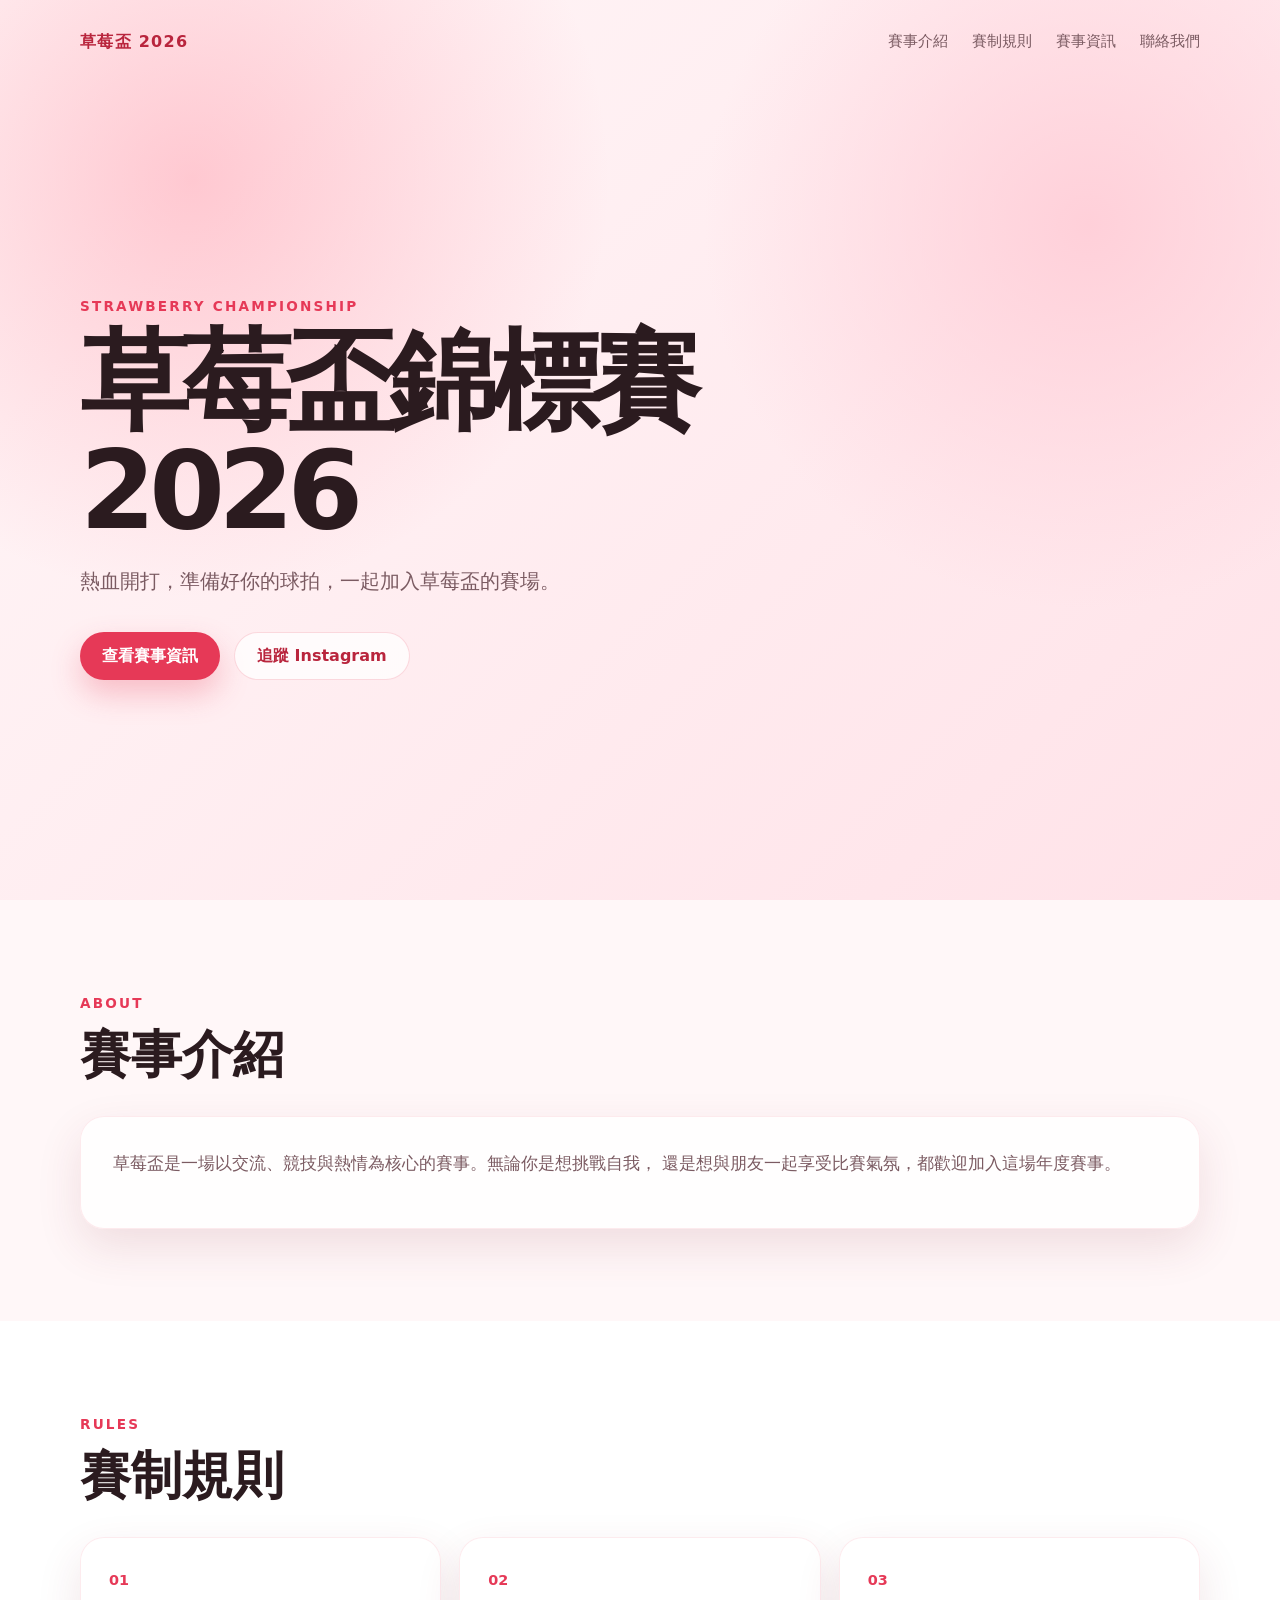
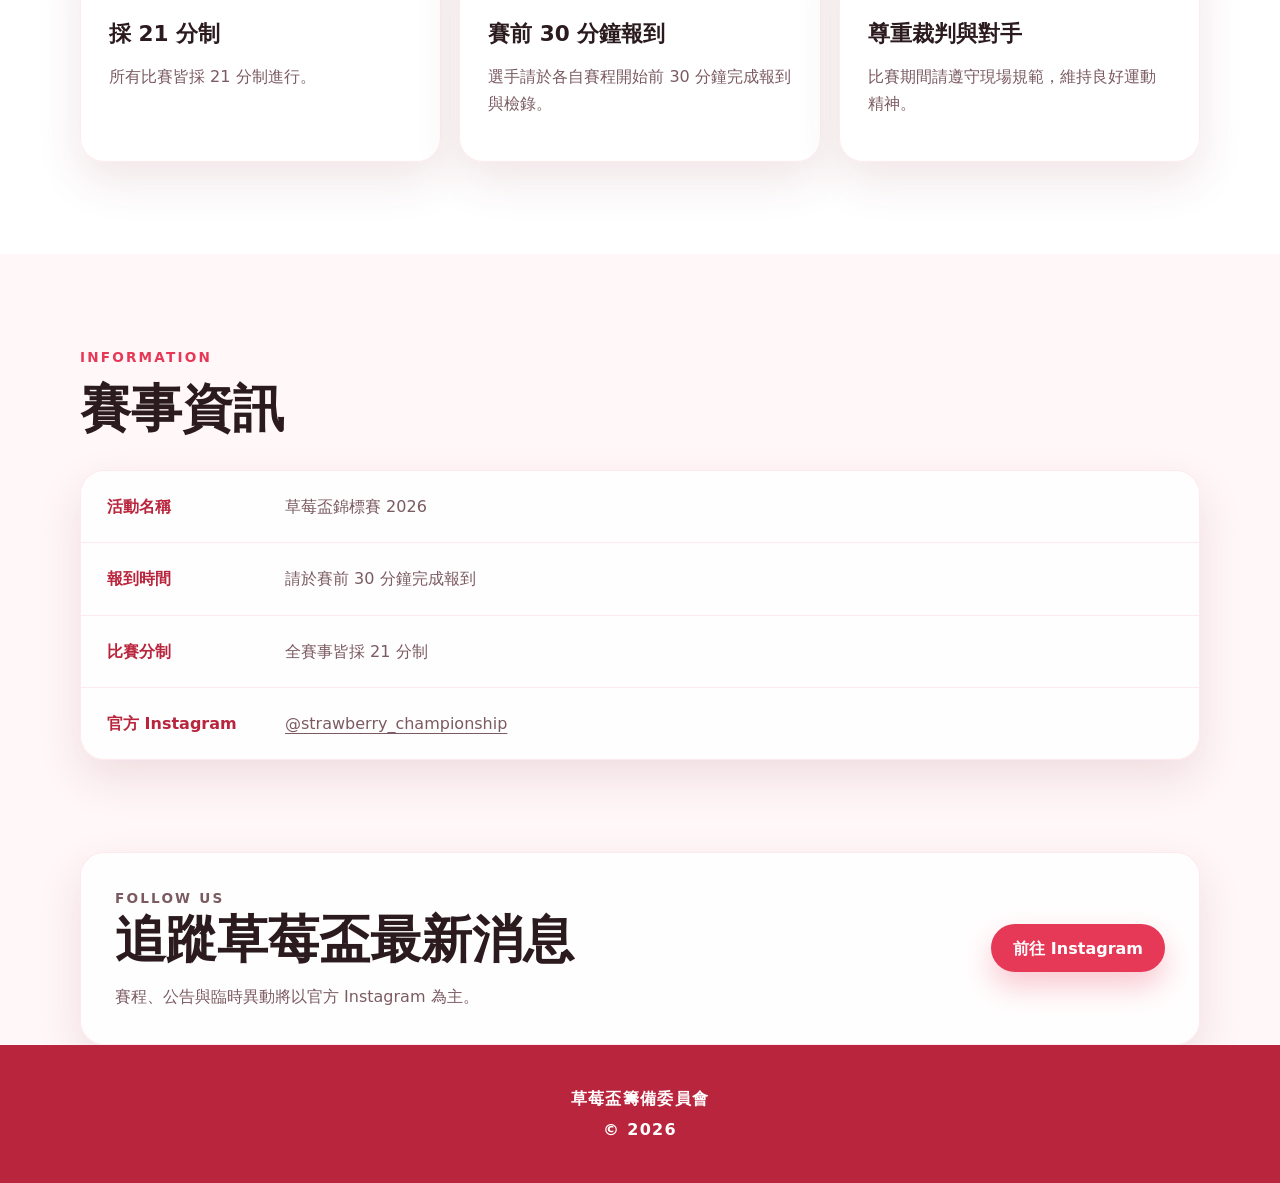
==== index.html @ 438fc4ab "Add files via upload" ====
<!DOCTYPE html>
<html lang="zh-Hant">
<head>
  <meta charset="UTF-8" />
  <meta name="viewport" content="width=device-width, initial-scale=1.0" />
  <title>草莓盃錦標賽 2026</title>
  <meta name="description" content="草莓盃錦標賽 2026 官方資訊頁，包含賽事規則、報到時間與聯絡資訊。" />
  <link rel="stylesheet" href="style.css" />
</head>
<body>
  <header class="site-header">
    <nav class="navbar">
      <div class="brand">草莓盃 2026</div>
      <div class="nav-links">
        <a href="#about">賽事介紹</a>
        <a href="#rules">賽制規則</a>
        <a href="#info">賽事資訊</a>
        <a href="#contact">聯絡我們</a>
      </div>
    </nav>

    <section class="hero">
      <div class="hero-content">
        <p class="eyebrow">Strawberry Championship</p>
        <h1>草莓盃錦標賽 2026</h1>
        <p class="hero-text">
          熱血開打，準備好你的球拍，一起加入草莓盃的賽場。
        </p>
        <div class="hero-actions">
          <a class="btn primary" href="#info">查看賽事資訊</a>
          <a class="btn secondary" href="https://www.instagram.com/strawberry_championship?utm_source=ig_web_button_share_sheet&igsh=ZDNlZDc0MzIxNw==" target="_blank" rel="noopener noreferrer">
            追蹤 Instagram
          </a>
        </div>
      </div>
    </section>
  </header>

  <main>
    <section id="about" class="section">
      <div class="section-title">
        <p class="eyebrow">About</p>
        <h2>賽事介紹</h2>
      </div>
      <div class="card">
        <p>
          草莓盃是一場以交流、競技與熱情為核心的賽事。無論你是想挑戰自我，
          還是想與朋友一起享受比賽氣氛，都歡迎加入這場年度賽事。
        </p>
      </div>
    </section>

    <section id="rules" class="section alt">
      <div class="section-title">
        <p class="eyebrow">Rules</p>
        <h2>賽制規則</h2>
      </div>
      <div class="rule-grid">
        <article class="rule-card">
          <span>01</span>
          <h3>採 21 分制</h3>
          <p>所有比賽皆採 21 分制進行。</p>
        </article>
        <article class="rule-card">
          <span>02</span>
          <h3>賽前 30 分鐘報到</h3>
          <p>選手請於各自賽程開始前 30 分鐘完成報到與檢錄。</p>
        </article>
        <article class="rule-card">
          <span>03</span>
          <h3>尊重裁判與對手</h3>
          <p>比賽期間請遵守現場規範，維持良好運動精神。</p>
        </article>
      </div>
    </section>

    <section id="info" class="section">
      <div class="section-title">
        <p class="eyebrow">Information</p>
        <h2>賽事資訊</h2>
      </div>
      <div class="info-list">
        <div class="info-item">
          <strong>活動名稱</strong>
          <span>草莓盃錦標賽 2026</span>
        </div>
        <div class="info-item">
          <strong>報到時間</strong>
          <span>請於賽前 30 分鐘完成報到</span>
        </div>
        <div class="info-item">
          <strong>比賽分制</strong>
          <span>全賽事皆採 21 分制</span>
        </div>
        <div class="info-item">
          <strong>官方 Instagram</strong>
          <a href="https://www.instagram.com/strawberry_championship?utm_source=ig_web_button_share_sheet&igsh=ZDNlZDc0MzIxNw==" target="_blank" rel="noopener noreferrer">
            @strawberry_championship
          </a>
        </div>
      </div>
    </section>

    <section id="contact" class="section cta-section">
      <div>
        <p class="eyebrow">Follow Us</p>
        <h2>追蹤草莓盃最新消息</h2>
        <p>賽程、公告與臨時異動將以官方 Instagram 為主。</p>
      </div>
      <a class="btn primary" href="https://www.instagram.com/strawberry_championship?utm_source=ig_web_button_share_sheet&igsh=ZDNlZDc0MzIxNw==" target="_blank" rel="noopener noreferrer">
        前往 Instagram
      </a>
    </section>
  </main>

  <footer class="footer">
    <p>草莓盃籌備委員會</p>
    <p>© 2026</p>
  </footer>
</body>
</html>
---- style.css ----
:root {
  --bg: #fff7f8;
  --bg-soft: #ffe8ed;
  --text: #2b1b1f;
  --muted: #7b5b62;
  --primary: #e63957;
  --primary-dark: #b9253d;
  --white: #ffffff;
  --card-shadow: 0 18px 45px rgba(129, 38, 54, 0.12);
  --radius: 24px;
}

* {
  box-sizing: border-box;
}

html {
  scroll-behavior: smooth;
}

body {
  margin: 0;
  font-family: "Noto Sans TC", "Microsoft JhengHei", system-ui, sans-serif;
  background: var(--bg);
  color: var(--text);
  line-height: 1.7;
}

a {
  color: inherit;
  text-decoration: none;
}

.site-header {
  min-height: 100vh;
  background:
    radial-gradient(circle at 15% 20%, rgba(255, 130, 150, 0.38), transparent 32%),
    radial-gradient(circle at 85% 25%, rgba(255, 205, 215, 0.9), transparent 30%),
    linear-gradient(135deg, #fff7f8 0%, #ffe2e8 100%);
}

.navbar {
  width: min(1120px, calc(100% - 40px));
  margin: 0 auto;
  padding: 28px 0;
  display: flex;
  justify-content: space-between;
  align-items: center;
}

.brand {
  font-weight: 900;
  letter-spacing: 0.08em;
  color: var(--primary-dark);
}

.nav-links {
  display: flex;
  gap: 24px;
  color: var(--muted);
  font-size: 0.95rem;
}

.nav-links a:hover {
  color: var(--primary);
}

.hero {
  width: min(1120px, calc(100% - 40px));
  min-height: calc(100vh - 92px);
  margin: 0 auto;
  display: flex;
  align-items: center;
}

.hero-content {
  max-width: 720px;
}

.eyebrow {
  margin: 0 0 10px;
  color: var(--primary);
  font-weight: 800;
  letter-spacing: 0.16em;
  text-transform: uppercase;
  font-size: 0.85rem;
}

h1,
h2,
h3,
p {
  margin-top: 0;
}

h1 {
  margin-bottom: 18px;
  font-size: clamp(3rem, 9vw, 6.8rem);
  line-height: 1;
  letter-spacing: -0.06em;
}

h2 {
  margin-bottom: 14px;
  font-size: clamp(2rem, 5vw, 3.2rem);
  line-height: 1.15;
}

h3 {
  margin-bottom: 10px;
  font-size: 1.35rem;
}

.hero-text {
  max-width: 620px;
  color: var(--muted);
  font-size: 1.25rem;
}

.hero-actions {
  margin-top: 34px;
  display: flex;
  gap: 14px;
  flex-wrap: wrap;
}

.btn {
  display: inline-flex;
  align-items: center;
  justify-content: center;
  min-height: 48px;
  padding: 0 22px;
  border-radius: 999px;
  font-weight: 800;
  transition: transform 0.2s ease, box-shadow 0.2s ease;
}

.btn:hover {
  transform: translateY(-2px);
}

.btn.primary {
  background: var(--primary);
  color: var(--white);
  box-shadow: 0 14px 30px rgba(230, 57, 87, 0.28);
}

.btn.secondary {
  background: rgba(255, 255, 255, 0.74);
  color: var(--primary-dark);
  border: 1px solid rgba(230, 57, 87, 0.18);
}

.section {
  width: min(1120px, calc(100% - 40px));
  margin: 0 auto;
  padding: 92px 0;
}

.section.alt {
  width: 100%;
  padding-inline: max(20px, calc((100% - 1120px) / 2));
  background: var(--white);
}

.section-title {
  max-width: 720px;
  margin-bottom: 32px;
}

.card,
.rule-card,
.info-list,
.cta-section {
  background: rgba(255, 255, 255, 0.86);
  border: 1px solid rgba(230, 57, 87, 0.1);
  border-radius: var(--radius);
  box-shadow: var(--card-shadow);
}

.card {
  padding: 32px;
  color: var(--muted);
  font-size: 1.08rem;
}

.rule-grid {
  display: grid;
  grid-template-columns: repeat(3, 1fr);
  gap: 18px;
}

.rule-card {
  padding: 28px;
}

.rule-card span {
  display: inline-block;
  margin-bottom: 24px;
  color: var(--primary);
  font-weight: 900;
  font-size: 0.9rem;
}

.rule-card p {
  color: var(--muted);
}

.info-list {
  overflow: hidden;
}

.info-item {
  padding: 22px 26px;
  display: grid;
  grid-template-columns: 160px 1fr;
  gap: 18px;
  border-bottom: 1px solid rgba(230, 57, 87, 0.1);
}

.info-item:last-child {
  border-bottom: 0;
}

.info-item strong {
  color: var(--primary-dark);
}

.info-item span,
.info-item a {
  color: var(--muted);
}

.info-item a {
  text-decoration: underline;
  text-underline-offset: 4px;
}

.cta-section {
  padding: 34px;
  display: flex;
  align-items: center;
  justify-content: space-between;
  gap: 24px;
}

.cta-section p {
  margin-bottom: 0;
  color: var(--muted);
}

.footer {
  padding: 36px 20px;
  text-align: center;
  background: var(--primary-dark);
  color: var(--white);
}

.footer p {
  margin: 4px 0;
  font-weight: 700;
  letter-spacing: 0.08em;
}

@media (max-width: 820px) {
  .navbar {
    align-items: flex-start;
    gap: 18px;
    flex-direction: column;
  }

  .nav-links {
    gap: 14px;
    flex-wrap: wrap;
  }

  .hero {
    min-height: auto;
    padding: 80px 0 100px;
  }

  .rule-grid {
    grid-template-columns: 1fr;
  }

  .info-item {
    grid-template-columns: 1fr;
    gap: 6px;
  }

  .cta-section {
    align-items: flex-start;
    flex-direction: column;
  }
}
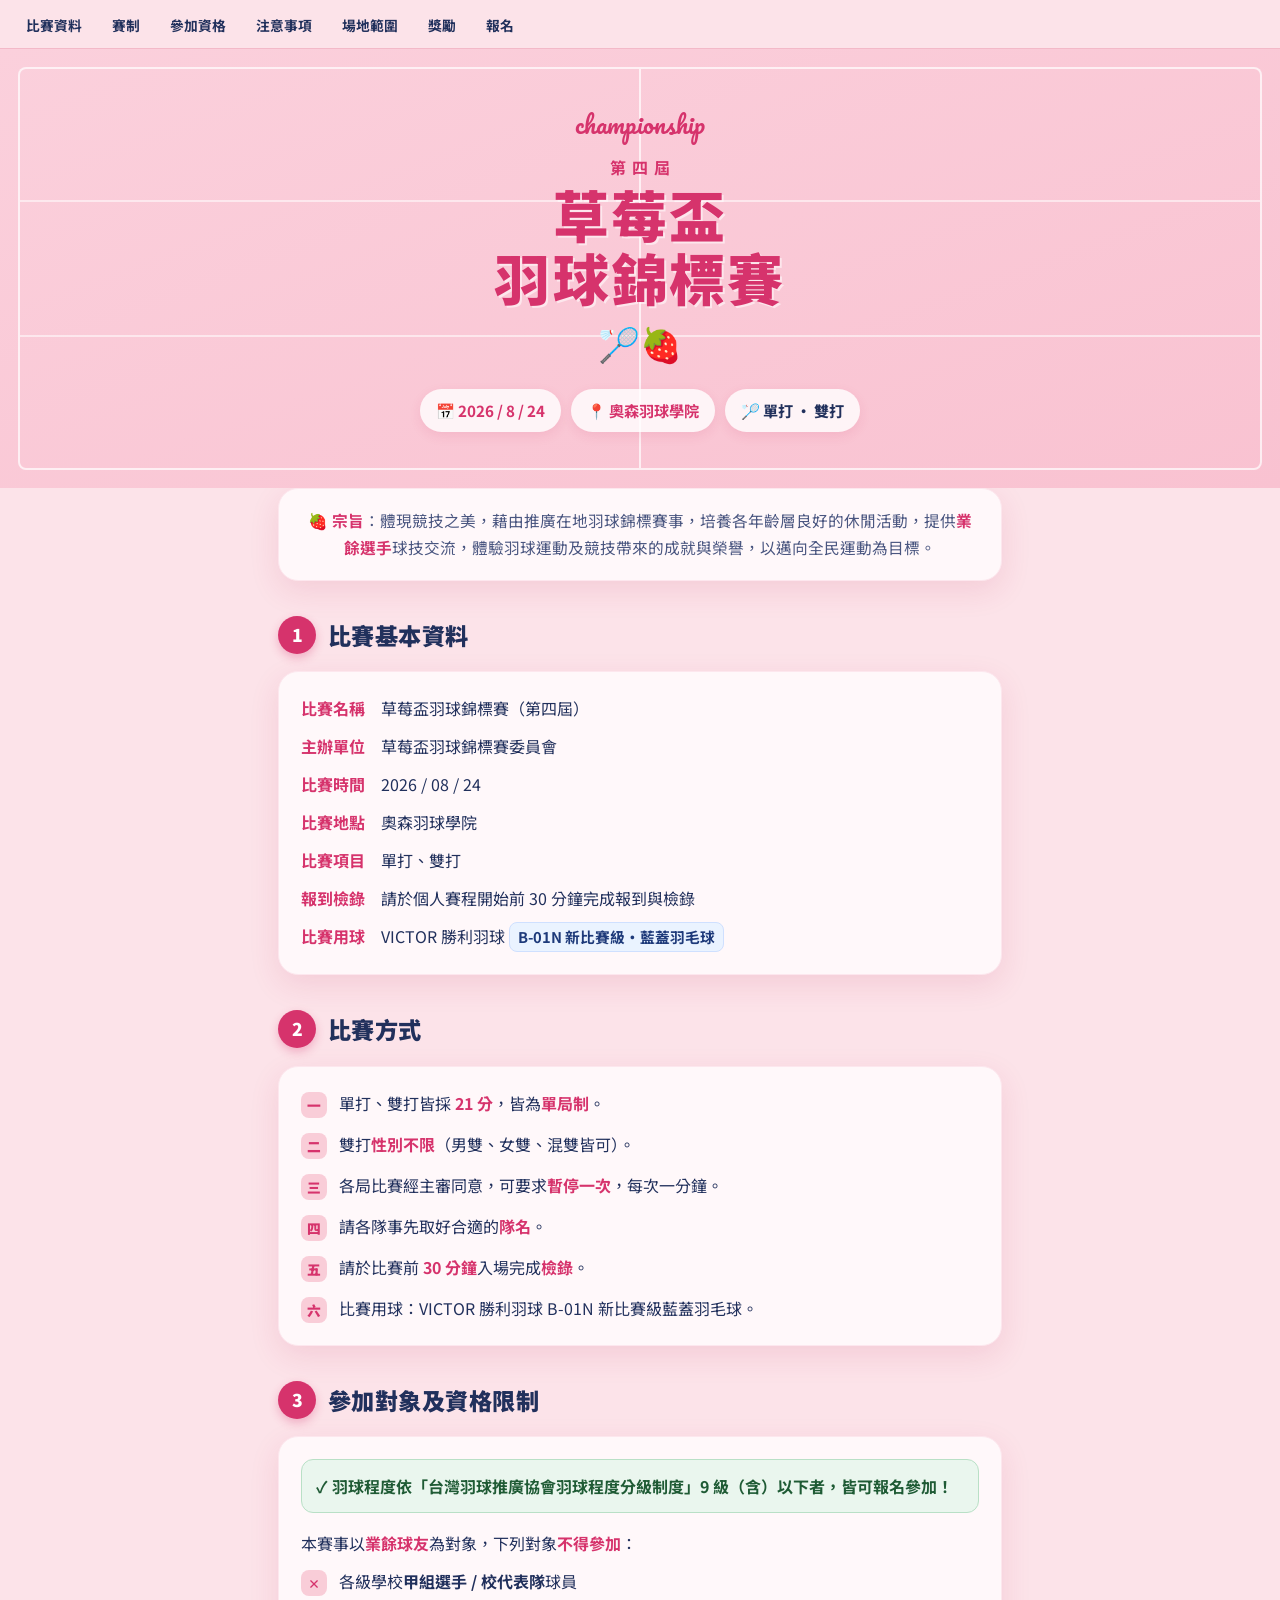
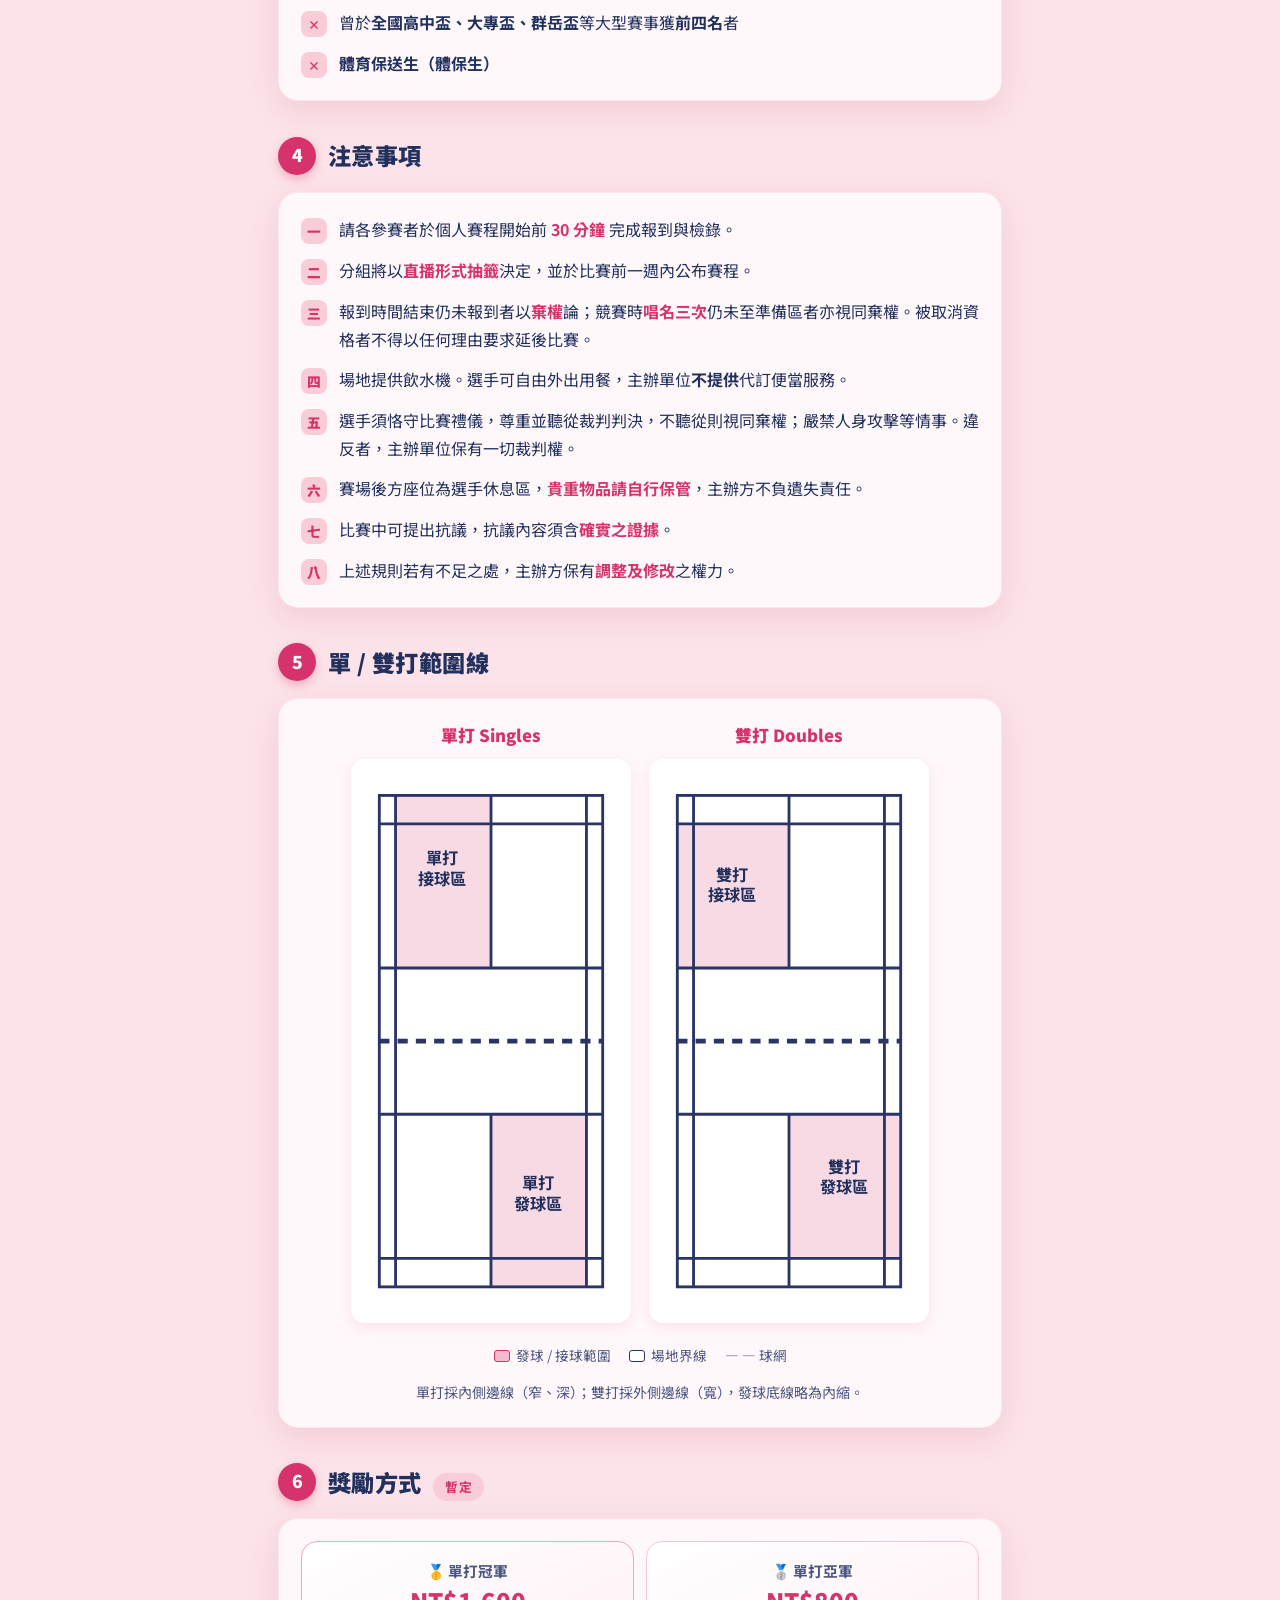
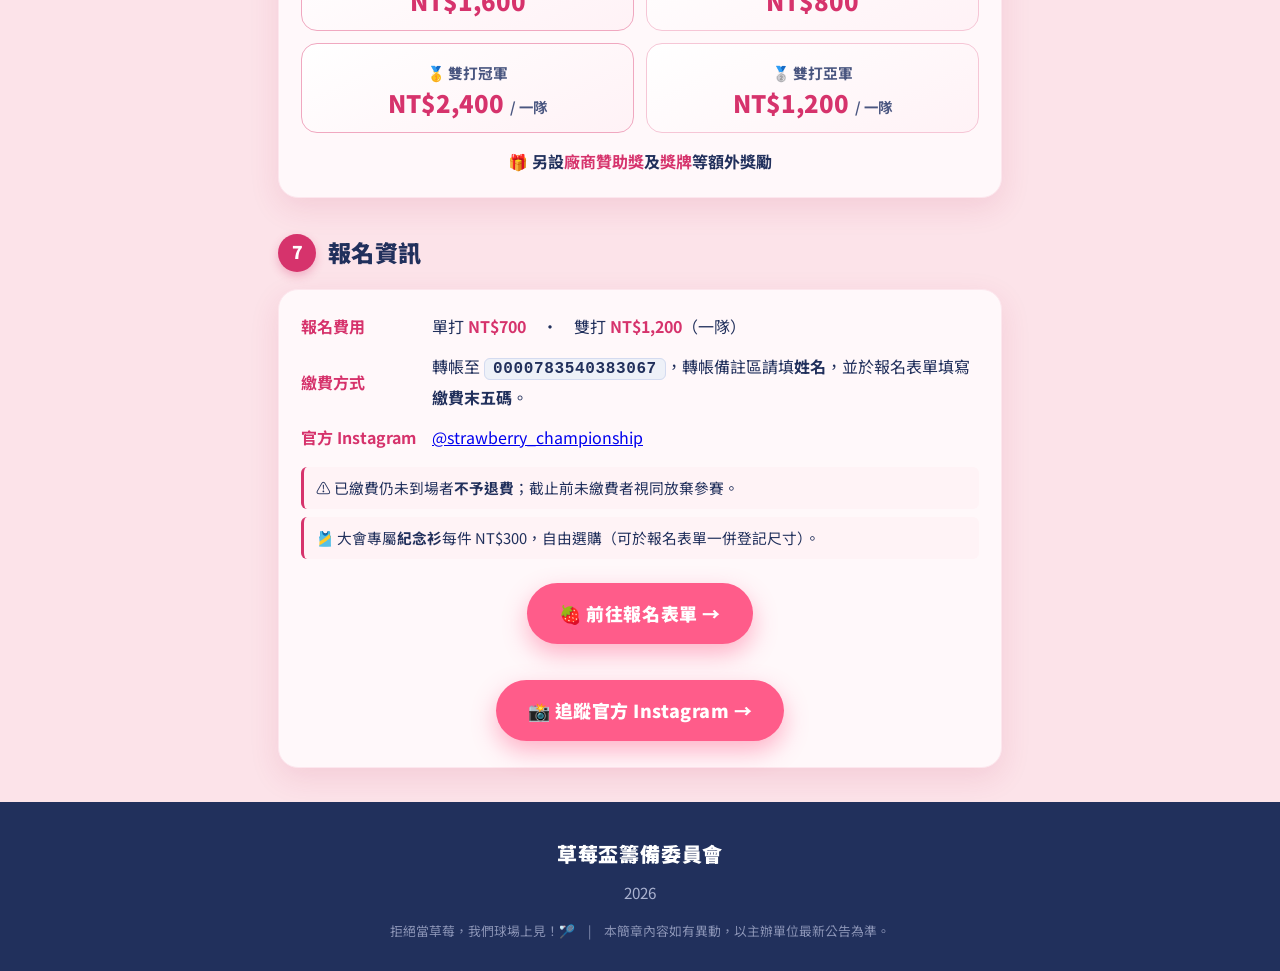
==== commit 95ed0d5f: "Add files via upload" ====
--- a/index.html
+++ b/index.html
@@ -1,121 +1,309 @@
 <!DOCTYPE html>
 <html lang="zh-Hant">
 <head>
-  <meta charset="UTF-8" />
-  <meta name="viewport" content="width=device-width, initial-scale=1.0" />
-  <title>草莓盃錦標賽 2026</title>
-  <meta name="description" content="草莓盃錦標賽 2026 官方資訊頁，包含賽事規則、報到時間與聯絡資訊。" />
-  <link rel="stylesheet" href="style.css" />
+<meta charset="UTF-8">
+<meta name="viewport" content="width=device-width, initial-scale=1.0">
+<title>第四屆草莓盃羽球錦標賽 ・ 簡章</title>
+<meta name="description" content="第四屆草莓盃羽球錦標賽簡章｜2026/8/24 奧森羽球學院。賽制、參加資格、報名費用、獎勵與報名資訊。">
+<link rel="preconnect" href="https://fonts.googleapis.com">
+<link rel="preconnect" href="https://fonts.gstatic.com" crossorigin>
+<link href="https://fonts.googleapis.com/css2?family=Noto+Sans+TC:wght@400;500;700;900&family=Pacifico&display=swap" rel="stylesheet">
+<style>
+  :root{
+    --bg:#FCE3E9;--bg-deep:#F9CDD8;--ink:#21305C;--ink-soft:#4a5680;
+    --berry:#D6336C;--berry-bright:#FF5C8A;--berry-press:#c22a5d;
+    --cream:#FFF8FA;--line:#F3B9C8;--court:#2A3566;
+    --shadow:0 10px 30px rgba(192,42,93,.12);--radius:20px;
+  }
+  *{box-sizing:border-box;margin:0;padding:0}
+  html{scroll-behavior:smooth}
+  body{font-family:"Noto Sans TC",system-ui,sans-serif;color:var(--ink);background:var(--bg);line-height:1.75;-webkit-font-smoothing:antialiased}
+  .wrap{max-width:760px;margin:0 auto;padding:0 18px}
+
+  nav.top{position:sticky;top:0;z-index:50;background:rgba(252,227,233,.92);backdrop-filter:blur(8px);border-bottom:1px solid var(--line)}
+  nav.top ul{display:flex;gap:6px;list-style:none;overflow-x:auto;padding:10px 14px;-webkit-overflow-scrolling:touch;scrollbar-width:none}
+  nav.top ul::-webkit-scrollbar{display:none}
+  nav.top a{flex:0 0 auto;text-decoration:none;color:var(--ink);font-weight:700;font-size:.86rem;padding:6px 12px;border-radius:999px;white-space:nowrap;transition:background .18s,color .18s}
+  nav.top a:hover{background:var(--berry);color:#fff}
+  nav.top a:focus-visible{outline:3px solid var(--berry);outline-offset:2px}
+
+  header.hero{position:relative;overflow:hidden;background:linear-gradient(160deg,#FBD0DC 0%,#F9C2D1 100%);padding:54px 0 56px}
+  header.hero::before{content:"";position:absolute;inset:18px;border:2px solid rgba(255,255,255,.7);border-radius:8px;
+    background:linear-gradient(rgba(255,255,255,.7),rgba(255,255,255,.7)) center/2px 100% no-repeat,
+      linear-gradient(rgba(255,255,255,.55),rgba(255,255,255,.55)) center 33%/100% 2px no-repeat,
+      linear-gradient(rgba(255,255,255,.55),rgba(255,255,255,.55)) center 67%/100% 2px no-repeat;pointer-events:none}
+  .hero-inner{position:relative;z-index:1;text-align:center}
+  .script{font-family:"Pacifico",cursive;color:var(--berry);font-size:1.5rem;opacity:.9;transform:rotate(-3deg);display:inline-block}
+  .edition{font-weight:700;letter-spacing:.4em;color:var(--berry);margin:8px 0 2px;font-size:1rem;padding-left:.4em}
+  .title{font-weight:900;color:var(--berry);font-size:clamp(2.3rem,9vw,3.5rem);line-height:1.12;letter-spacing:.04em;text-shadow:2px 2px 0 rgba(255,255,255,.55)}
+  .shuttle{font-size:2.1rem;margin:6px 0 16px}
+  .chips{display:flex;gap:10px;justify-content:center;flex-wrap:wrap}
+  .chip{background:rgba(255,255,255,.8);color:var(--ink);font-weight:700;font-size:.95rem;border-radius:999px;padding:8px 16px;box-shadow:0 4px 12px rgba(192,42,93,.1)}
+  .chip b{color:var(--berry)}
+
+  .cta{display:inline-flex;align-items:center;gap:10px;background:var(--berry-bright);color:#fff;text-decoration:none;font-weight:900;font-size:1.12rem;letter-spacing:.03em;padding:15px 32px;border-radius:999px;box-shadow:0 10px 24px rgba(255,92,138,.45);transition:transform .15s,box-shadow .15s,background .15s}
+  .cta:hover{background:var(--berry-press);transform:translateY(-2px);box-shadow:0 14px 28px rgba(255,92,138,.5)}
+  .cta:active{transform:translateY(0)}
+  .cta:focus-visible{outline:3px solid #fff;outline-offset:3px}
+
+  main{padding:34px 0 10px}
+  section{margin-bottom:34px}
+  .lead{background:var(--cream);border-radius:var(--radius);box-shadow:var(--shadow);border:1px solid #fde7ee;padding:18px 22px;text-align:center;font-size:.98rem;color:var(--ink-soft);margin-bottom:34px}
+  .lead b{color:var(--berry)}
+  .sec-head{display:flex;align-items:center;gap:12px;margin-bottom:16px}
+  .num{flex:0 0 auto;width:38px;height:38px;border-radius:50%;background:var(--berry);color:#fff;font-weight:900;display:grid;place-items:center;font-size:1.1rem;box-shadow:0 4px 10px rgba(214,51,108,.3)}
+  .sec-head h2{font-size:1.45rem;font-weight:900;color:var(--ink);letter-spacing:.02em}
+  .card{background:var(--cream);border-radius:var(--radius);box-shadow:var(--shadow);padding:22px;border:1px solid #fde7ee}
+  .kv{display:grid;grid-template-columns:auto 1fr;gap:10px 16px;align-items:baseline}
+  .kv dt{font-weight:700;color:var(--berry);white-space:nowrap}
+  .kv dd{color:var(--ink)}
+  ol.list,ul.list{padding-left:0;list-style:none;display:flex;flex-direction:column;gap:12px}
+  ol.list li,ul.list li{display:flex;gap:12px;align-items:flex-start}
+  ol.list li .i,ul.list li .i{flex:0 0 auto;min-width:26px;height:26px;padding:0 6px;border-radius:8px;background:var(--bg-deep);color:var(--berry);font-weight:900;font-size:.86rem;display:grid;place-items:center;margin-top:3px}
+  .hl{color:var(--berry);font-weight:700}
+  .ball{display:inline-block;background:#eaf3ff;color:#1e3a7a;border:1px solid #cfe0ff;border-radius:8px;padding:1px 8px;font-weight:700;font-size:.92em}
+  .ok-note{background:#eaf6ee;border:1px solid #b9e0c6;border-radius:12px;padding:12px 14px;color:#1f5b35;font-weight:700;margin-bottom:16px}
+
+  .courts{display:flex;gap:18px;flex-wrap:wrap;justify-content:center}
+  .court-box{flex:1 1 200px;max-width:280px;text-align:center}
+  .court-box h3{font-size:1.05rem;color:var(--berry);font-weight:900;margin-bottom:8px}
+  .court-box svg{width:100%;height:auto;background:#fff;border-radius:14px;box-shadow:0 4px 14px rgba(192,42,93,.1);padding:8px}
+  .legend{display:flex;gap:18px;justify-content:center;flex-wrap:wrap;margin-top:14px;font-size:.85rem;color:var(--ink-soft)}
+  .legend span{display:inline-flex;align-items:center;gap:6px}
+  .sw{width:16px;height:12px;border-radius:3px;display:inline-block}
+
+  .prizes{display:grid;grid-template-columns:1fr 1fr;gap:12px}
+  .prize{background:linear-gradient(155deg,#fff,#fff2f6);border:1.5px solid #f6c6d6;border-radius:16px;padding:16px 14px;text-align:center}
+  .prize .rank{font-weight:700;color:var(--ink-soft);font-size:.92rem}
+  .prize .amt{font-weight:900;color:var(--berry);font-size:1.5rem;margin-top:4px;line-height:1.1}
+  .prize .amt small{font-size:.6em;font-weight:700;color:var(--ink-soft)}
+  .prize.gold{border-color:#f0a8c0}
+  .extra{margin-top:14px;text-align:center;color:var(--ink);font-weight:700}
+  .tag{display:inline-block;background:var(--bg-deep);color:var(--berry);font-weight:700;font-size:.8rem;border-radius:999px;padding:3px 12px;margin-left:6px}
+
+  .todo{background:#fff5d6;color:#8a6d00;border:1px dashed #e0bf4d;border-radius:8px;padding:2px 10px;font-weight:700;font-size:.9em;display:inline-block}
+  .acct{font-family:ui-monospace,monospace;background:#eef1f8;border:1px solid #d4dbf0;border-radius:6px;padding:1px 8px;font-weight:700;letter-spacing:.04em}
+  .reg-grid{display:grid;grid-template-columns:auto 1fr;gap:12px 16px;align-items:center;margin-bottom:16px}
+  .reg-grid dt{font-weight:700;color:var(--berry)}
+  .reg-notes{list-style:none;padding:0;display:flex;flex-direction:column;gap:8px;margin-bottom:20px;font-size:.92rem;color:var(--ink)}
+  .reg-notes li{background:#fff3f6;border-left:3px solid var(--berry);border-radius:6px;padding:8px 12px}
+  .reg-cta{text-align:center}.reg-cta .cta{margin:4px 0}
+
+  footer{background:var(--ink);color:#dfe4f2;text-align:center;padding:34px 18px 30px;margin-top:30px}
+  footer .ft-title{font-weight:900;font-size:1.25rem;color:#fff;letter-spacing:.04em}
+  footer .ft-meta{margin:8px 0 14px;color:#aab2cf;font-size:.95rem}
+  footer .note{font-size:.8rem;color:#8a93b5;margin-top:12px}
+
+  .totop{position:fixed;right:18px;bottom:18px;z-index:60;width:48px;height:48px;border-radius:50%;background:var(--berry);color:#fff;display:grid;place-items:center;font-size:1.5rem;font-weight:900;text-decoration:none;box-shadow:0 6px 18px rgba(214,51,108,.4);opacity:0;visibility:hidden;transform:translateY(10px);transition:opacity .25s,transform .25s,background .15s}
+  .totop.show{opacity:1;visibility:visible;transform:none}
+  .totop:hover{background:var(--berry-press)}
+  .totop:focus-visible{outline:3px solid #fff;outline-offset:3px}
+
+  @media (max-width:430px){
+    .prizes{grid-template-columns:1fr}
+    .court-box{flex:1 1 100%}
+    .kv,.reg-grid{grid-template-columns:1fr}
+    .kv dt{margin-top:6px}
+  }
+  @media (prefers-reduced-motion:reduce){*{animation:none!important;transition:none!important;scroll-behavior:auto!important}}
+  @keyframes rise{from{opacity:0;transform:translateY(14px)}to{opacity:1;transform:none}}
+  .hero-inner>*{animation:rise .6s both}
+  .hero-inner>*:nth-child(2){animation-delay:.05s}
+  .hero-inner>*:nth-child(3){animation-delay:.1s}
+  .hero-inner>*:nth-child(4){animation-delay:.15s}
+  .hero-inner>*:nth-child(5){animation-delay:.2s}
+</style>
 </head>
 <body>
-  <header class="site-header">
-    <nav class="navbar">
-      <div class="brand">草莓盃 2026</div>
-      <div class="nav-links">
-        <a href="#about">賽事介紹</a>
-        <a href="#rules">賽制規則</a>
-        <a href="#info">賽事資訊</a>
-        <a href="#contact">聯絡我們</a>
-      </div>
-    </nav>
-
-    <section class="hero">
-      <div class="hero-content">
-        <p class="eyebrow">Strawberry Championship</p>
-        <h1>草莓盃錦標賽 2026</h1>
-        <p class="hero-text">
-          熱血開打，準備好你的球拍，一起加入草莓盃的賽場。
-        </p>
-        <div class="hero-actions">
-          <a class="btn primary" href="#info">查看賽事資訊</a>
-          <a class="btn secondary" href="https://www.instagram.com/strawberry_championship?utm_source=ig_web_button_share_sheet&igsh=ZDNlZDc0MzIxNw==" target="_blank" rel="noopener noreferrer">
-            追蹤 Instagram
-          </a>
+
+<nav class="top" id="top" aria-label="章節導覽">
+  <ul>
+    <li><a href="#basic">比賽資料</a></li>
+    <li><a href="#format">賽制</a></li>
+    <li><a href="#eligibility">參加資格</a></li>
+    <li><a href="#notes">注意事項</a></li>
+    <li><a href="#court">場地範圍</a></li>
+    <li><a href="#prize">獎勵</a></li>
+    <li><a href="#register">報名</a></li>
+  </ul>
+</nav>
+
+<header class="hero">
+  <div class="wrap hero-inner">
+    <div class="script">championship</div>
+    <div class="edition">第四屆</div>
+    <h1 class="title">草莓盃<br>羽球錦標賽</h1>
+    <div class="shuttle" aria-hidden="true">🏸🍓</div>
+    <div class="chips">
+      <span class="chip">📅 <b>2026 / 8 / 24</b></span>
+      <span class="chip">📍 <b>奧森羽球學院</b></span>
+      <span class="chip">🏸 單打 ・ 雙打</span>
+    </div>
+  </div>
+</header>
+
+<main class="wrap">
+
+  <p class="lead">🍓 <b>宗旨</b>：體現競技之美，藉由推廣在地羽球錦標賽事，培養各年齡層良好的休閒活動，提供<b>業餘選手</b>球技交流，體驗羽球運動及競技帶來的成就與榮譽，以邁向全民運動為目標。</p>
+
+  <!-- 1 比賽基本資料 -->
+  <section id="basic">
+    <div class="sec-head"><span class="num">1</span><h2>比賽基本資料</h2></div>
+    <div class="card">
+      <dl class="kv">
+        <dt>比賽名稱</dt><dd>草莓盃羽球錦標賽（第四屆）</dd>
+        <dt>主辦單位</dt><dd>草莓盃羽球錦標賽委員會</dd>
+        <dt>比賽時間</dt><dd>2026 / 08 / 24</dd>
+        <dt>比賽地點</dt><dd>奧森羽球學院</dd>
+        <dt>比賽項目</dt><dd>單打、雙打</dd>
+        <dt>報到檢錄</dt><dd>請於個人賽程開始前 30 分鐘完成報到與檢錄</dd>
+        <dt>比賽用球</dt><dd>VICTOR 勝利羽球 <span class="ball">B-01N 新比賽級・藍蓋羽毛球</span></dd>
+      </dl>
+    </div>
+  </section>
+
+  <!-- 2 比賽方式 -->
+  <section id="format">
+    <div class="sec-head"><span class="num">2</span><h2>比賽方式</h2></div>
+    <div class="card">
+      <ol class="list">
+        <li><span class="i">一</span><span>單打、雙打皆採 <span class="hl">21 分</span>，皆為<span class="hl">單局制</span>。</span></li>
+        <li><span class="i">二</span><span>雙打<span class="hl">性別不限</span>（男雙、女雙、混雙皆可）。</span></li>
+        <li><span class="i">三</span><span>各局比賽經主審同意，可要求<span class="hl">暫停一次</span>，每次一分鐘。</span></li>
+        <li><span class="i">四</span><span>請各隊事先取好合適的<span class="hl">隊名</span>。</span></li>
+        <li><span class="i">五</span><span>請於比賽前 <span class="hl">30 分鐘</span>入場完成<span class="hl">檢錄</span>。</span></li>
+        <li><span class="i">六</span><span>比賽用球：VICTOR 勝利羽球 B-01N 新比賽級藍蓋羽毛球。</span></li>
+      </ol>
+    </div>
+  </section>
+
+  <!-- 3 參加資格 -->
+  <section id="eligibility">
+    <div class="sec-head"><span class="num">3</span><h2>參加對象及資格限制</h2></div>
+    <div class="card">
+      <div class="ok-note">✓ 羽球程度依「台灣羽球推廣協會羽球程度分級制度」<strong>9 級（含）以下</strong>者，皆可報名參加！</div>
+      <p style="margin-bottom:10px">本賽事以<strong class="hl">業餘球友</strong>為對象，下列對象<strong class="hl">不得參加</strong>：</p>
+      <ul class="list">
+        <li><span class="i">✕</span><span>各級學校<strong>甲組選手 / 校代表隊</strong>球員</span></li>
+        <li><span class="i">✕</span><span>曾於<strong>全國高中盃、大專盃、群岳盃</strong>等大型賽事獲<strong>前四名</strong>者</span></li>
+        <li><span class="i">✕</span><span><strong>體育保送生（體保生）</strong></span></li>
+      </ul>
+    </div>
+  </section>
+
+  <!-- 4 注意事項 -->
+  <section id="notes">
+    <div class="sec-head"><span class="num">4</span><h2>注意事項</h2></div>
+    <div class="card">
+      <ol class="list">
+        <li><span class="i">一</span><span>請各參賽者於個人賽程開始前 <span class="hl">30 分鐘</span> 完成報到與檢錄。</span></li>
+        <li><span class="i">二</span><span>分組將以<span class="hl">直播形式抽籤</span>決定，並於比賽前一週內公布賽程。</span></li>
+        <li><span class="i">三</span><span>報到時間結束仍未報到者以<span class="hl">棄權</span>論；競賽時<span class="hl">唱名三次</span>仍未至準備區者亦視同棄權。被取消資格者不得以任何理由要求延後比賽。</span></li>
+        <li><span class="i">四</span><span>場地提供飲水機。選手可自由外出用餐，主辦單位<strong>不提供</strong>代訂便當服務。</span></li>
+        <li><span class="i">五</span><span>選手須恪守比賽禮儀，尊重並聽從裁判判決，不聽從則視同棄權；嚴禁人身攻擊等情事。違反者，主辦單位保有一切裁判權。</span></li>
+        <li><span class="i">六</span><span>賽場後方座位為選手休息區，<span class="hl">貴重物品請自行保管</span>，主辦方不負遺失責任。</span></li>
+        <li><span class="i">七</span><span>比賽中可提出抗議，抗議內容須含<span class="hl">確實之證據</span>。</span></li>
+        <li><span class="i">八</span><span>上述規則若有不足之處，主辦方保有<span class="hl">調整及修改</span>之權力。</span></li>
+      </ol>
+    </div>
+  </section>
+
+  <!-- 5 單雙打範圍線 -->
+  <section id="court">
+    <div class="sec-head"><span class="num">5</span><h2>單 / 雙打範圍線</h2></div>
+    <div class="card">
+      <div class="courts">
+        <div class="court-box">
+          <h3>單打 Singles</h3>
+          <svg viewBox="0 0 130 270" role="img" aria-label="單打場地範圍：發球區與接球區為較窄、較深的對角區域">
+            <rect x="65" y="171" width="47" height="85" fill="rgba(214,51,108,.18)"/>
+            <rect x="18" y="14" width="47" height="85" fill="rgba(214,51,108,.18)"/>
+            <g fill="none" stroke="#2A3566" stroke-width="1.4">
+              <rect x="10" y="14" width="110" height="242"/>
+              <line x1="18" y1="14" x2="18" y2="256"/><line x1="112" y1="14" x2="112" y2="256"/>
+              <line x1="10" y1="99" x2="120" y2="99"/><line x1="10" y1="171" x2="120" y2="171"/>
+              <line x1="10" y1="28" x2="120" y2="28"/><line x1="10" y1="242" x2="120" y2="242"/>
+              <line x1="65" y1="14" x2="65" y2="99"/><line x1="65" y1="171" x2="65" y2="256"/>
+            </g>
+            <line x1="10" y1="135" x2="120" y2="135" stroke="#2A3566" stroke-width="2.4" stroke-dasharray="5 4"/>
+            <text x="88" y="208" text-anchor="middle" font-size="8" font-weight="700" fill="#21305C"><tspan x="88">單打</tspan><tspan x="88" dy="10">發球區</tspan></text>
+            <text x="41" y="48" text-anchor="middle" font-size="8" font-weight="700" fill="#21305C"><tspan x="41">單打</tspan><tspan x="41" dy="10">接球區</tspan></text>
+          </svg>
+        </div>
+        <div class="court-box">
+          <h3>雙打 Doubles</h3>
+          <svg viewBox="0 0 130 270" role="img" aria-label="雙打場地範圍：發球區與接球區為較寬、較淺的對角區域">
+            <rect x="65" y="171" width="55" height="71" fill="rgba(214,51,108,.18)"/>
+            <rect x="10" y="28" width="55" height="71" fill="rgba(214,51,108,.18)"/>
+            <g fill="none" stroke="#2A3566" stroke-width="1.4">
+              <rect x="10" y="14" width="110" height="242"/>
+              <line x1="18" y1="14" x2="18" y2="256"/><line x1="112" y1="14" x2="112" y2="256"/>
+              <line x1="10" y1="99" x2="120" y2="99"/><line x1="10" y1="171" x2="120" y2="171"/>
+              <line x1="10" y1="28" x2="120" y2="28"/><line x1="10" y1="242" x2="120" y2="242"/>
+              <line x1="65" y1="14" x2="65" y2="99"/><line x1="65" y1="171" x2="65" y2="256"/>
+            </g>
+            <line x1="10" y1="135" x2="120" y2="135" stroke="#2A3566" stroke-width="2.4" stroke-dasharray="5 4"/>
+            <text x="92" y="200" text-anchor="middle" font-size="8" font-weight="700" fill="#21305C"><tspan x="92">雙打</tspan><tspan x="92" dy="10">發球區</tspan></text>
+            <text x="37" y="56" text-anchor="middle" font-size="8" font-weight="700" fill="#21305C"><tspan x="37">雙打</tspan><tspan x="37" dy="10">接球區</tspan></text>
+          </svg>
         </div>
       </div>
-    </section>
-  </header>
-
-  <main>
-    <section id="about" class="section">
-      <div class="section-title">
-        <p class="eyebrow">About</p>
-        <h2>賽事介紹</h2>
+      <div class="legend">
+        <span><span class="sw" style="background:rgba(214,51,108,.3);border:1px solid #D6336C"></span>發球 / 接球範圍</span>
+        <span><span class="sw" style="background:#fff;border:1.4px solid #2A3566"></span>場地界線</span>
+        <span>— — 球網</span>
       </div>
-      <div class="card">
-        <p>
-          草莓盃是一場以交流、競技與熱情為核心的賽事。無論你是想挑戰自我，
-          還是想與朋友一起享受比賽氣氛，都歡迎加入這場年度賽事。
-        </p>
+      <p style="margin-top:12px;font-size:.88rem;color:var(--ink-soft);text-align:center">單打採內側邊線（窄、深）；雙打採外側邊線（寬），發球底線略為內縮。</p>
+    </div>
+  </section>
+
+  <!-- 6 獎勵方式 -->
+  <section id="prize">
+    <div class="sec-head"><span class="num">6</span><h2>獎勵方式 <span class="tag">暫定</span></h2></div>
+    <div class="card">
+      <div class="prizes">
+        <div class="prize gold"><div class="rank">🥇 單打冠軍</div><div class="amt">NT$1,600</div></div>
+        <div class="prize"><div class="rank">🥈 單打亞軍</div><div class="amt">NT$800</div></div>
+        <div class="prize gold"><div class="rank">🥇 雙打冠軍</div><div class="amt">NT$2,400 <small>/ 一隊</small></div></div>
+        <div class="prize"><div class="rank">🥈 雙打亞軍</div><div class="amt">NT$1,200 <small>/ 一隊</small></div></div>
       </div>
-    </section>
-
-    <section id="rules" class="section alt">
-      <div class="section-title">
-        <p class="eyebrow">Rules</p>
-        <h2>賽制規則</h2>
+      <p class="extra">🎁 另設<strong class="hl">廠商贊助獎</strong>及<strong class="hl">獎牌</strong>等額外獎勵</p>
+    </div>
+  </section>
+
+  <!-- 7 報名資訊 -->
+  <section id="register">
+    <div class="sec-head"><span class="num">7</span><h2>報名資訊</h2></div>
+    <div class="card">
+      <dl class="reg-grid">
+        <dt>報名費用</dt><dd>單打 <strong class="hl">NT$700</strong>　・　雙打 <strong class="hl">NT$1,200</strong>（一隊）</dd>
+        <dt>繳費方式</dt><dd>轉帳至 <span class="acct">0000783540383067</span>，轉帳備註區請填<strong>姓名</strong>，並於報名表單填寫<strong>繳費末五碼</strong>。</dd>
+        <dt>官方 Instagram</dt><dd><a href="https://www.instagram.com/strawberry_championship?utm_source=ig_web_button_share_sheet&igsh=ZDNlZDc0MzIxNw==" target="_blank" rel="noopener noreferrer">@strawberry_championship</a></dd>
+      </dl>
+      <ul class="reg-notes">
+        <li>⚠️ 已繳費仍未到場者<strong>不予退費</strong>；截止前未繳費者視同放棄參賽。</li>
+        <li>🎽 大會專屬<strong>紀念衫</strong>每件 NT$300，自由選購（可於報名表單一併登記尺寸）。</li>
+      </ul>
+      <div class="reg-cta">
+        <a class="cta" href="https://docs.google.com/forms/d/e/1FAIpQLSeBt60xEyiP-Oa-G78JisRGf8sQBV52wrW5EKBXMszRHAlbpA/viewform?usp=header" target="_blank" rel="noopener">🍓 前往報名表單 →</a>
+        <br><br>
+        <a class="cta" href="https://www.instagram.com/strawberry_championship?utm_source=ig_web_button_share_sheet&igsh=ZDNlZDc0MzIxNw==" target="_blank" rel="noopener noreferrer">📸 追蹤官方 Instagram →</a>
       </div>
-      <div class="rule-grid">
-        <article class="rule-card">
-          <span>01</span>
-          <h3>採 21 分制</h3>
-          <p>所有比賽皆採 21 分制進行。</p>
-        </article>
-        <article class="rule-card">
-          <span>02</span>
-          <h3>賽前 30 分鐘報到</h3>
-          <p>選手請於各自賽程開始前 30 分鐘完成報到與檢錄。</p>
-        </article>
-        <article class="rule-card">
-          <span>03</span>
-          <h3>尊重裁判與對手</h3>
-          <p>比賽期間請遵守現場規範，維持良好運動精神。</p>
-        </article>
-      </div>
-    </section>
-
-    <section id="info" class="section">
-      <div class="section-title">
-        <p class="eyebrow">Information</p>
-        <h2>賽事資訊</h2>
-      </div>
-      <div class="info-list">
-        <div class="info-item">
-          <strong>活動名稱</strong>
-          <span>草莓盃錦標賽 2026</span>
-        </div>
-        <div class="info-item">
-          <strong>報到時間</strong>
-          <span>請於賽前 30 分鐘完成報到</span>
-        </div>
-        <div class="info-item">
-          <strong>比賽分制</strong>
-          <span>全賽事皆採 21 分制</span>
-        </div>
-        <div class="info-item">
-          <strong>官方 Instagram</strong>
-          <a href="https://www.instagram.com/strawberry_championship?utm_source=ig_web_button_share_sheet&igsh=ZDNlZDc0MzIxNw==" target="_blank" rel="noopener noreferrer">
-            @strawberry_championship
-          </a>
-        </div>
-      </div>
-    </section>
-
-    <section id="contact" class="section cta-section">
-      <div>
-        <p class="eyebrow">Follow Us</p>
-        <h2>追蹤草莓盃最新消息</h2>
-        <p>賽程、公告與臨時異動將以官方 Instagram 為主。</p>
-      </div>
-      <a class="btn primary" href="https://www.instagram.com/strawberry_championship?utm_source=ig_web_button_share_sheet&igsh=ZDNlZDc0MzIxNw==" target="_blank" rel="noopener noreferrer">
-        前往 Instagram
-      </a>
-    </section>
-  </main>
-
-  <footer class="footer">
-    <p>草莓盃籌備委員會</p>
-    <p>© 2026</p>
-  </footer>
+    </div>
+  </section>
+
+</main>
+
+<footer>
+  <div class="ft-title">草莓盃籌備委員會</div>
+  <div class="ft-meta">2026</div>
+  <div class="note">拒絕當草莓，我們球場上見！🏸　|　本簡章內容如有異動，以主辦單位最新公告為準。</div>
+</footer>
+
+<a href="#top" class="totop" id="totop" aria-label="回到頁面最上方">↑</a>
+<script>
+(function(){var b=document.getElementById('totop');function s(){if(window.scrollY>320){b.classList.add('show');}else{b.classList.remove('show');}}window.addEventListener('scroll',s,{passive:true});s();})();
+</script>
+
 </body>
 </html>
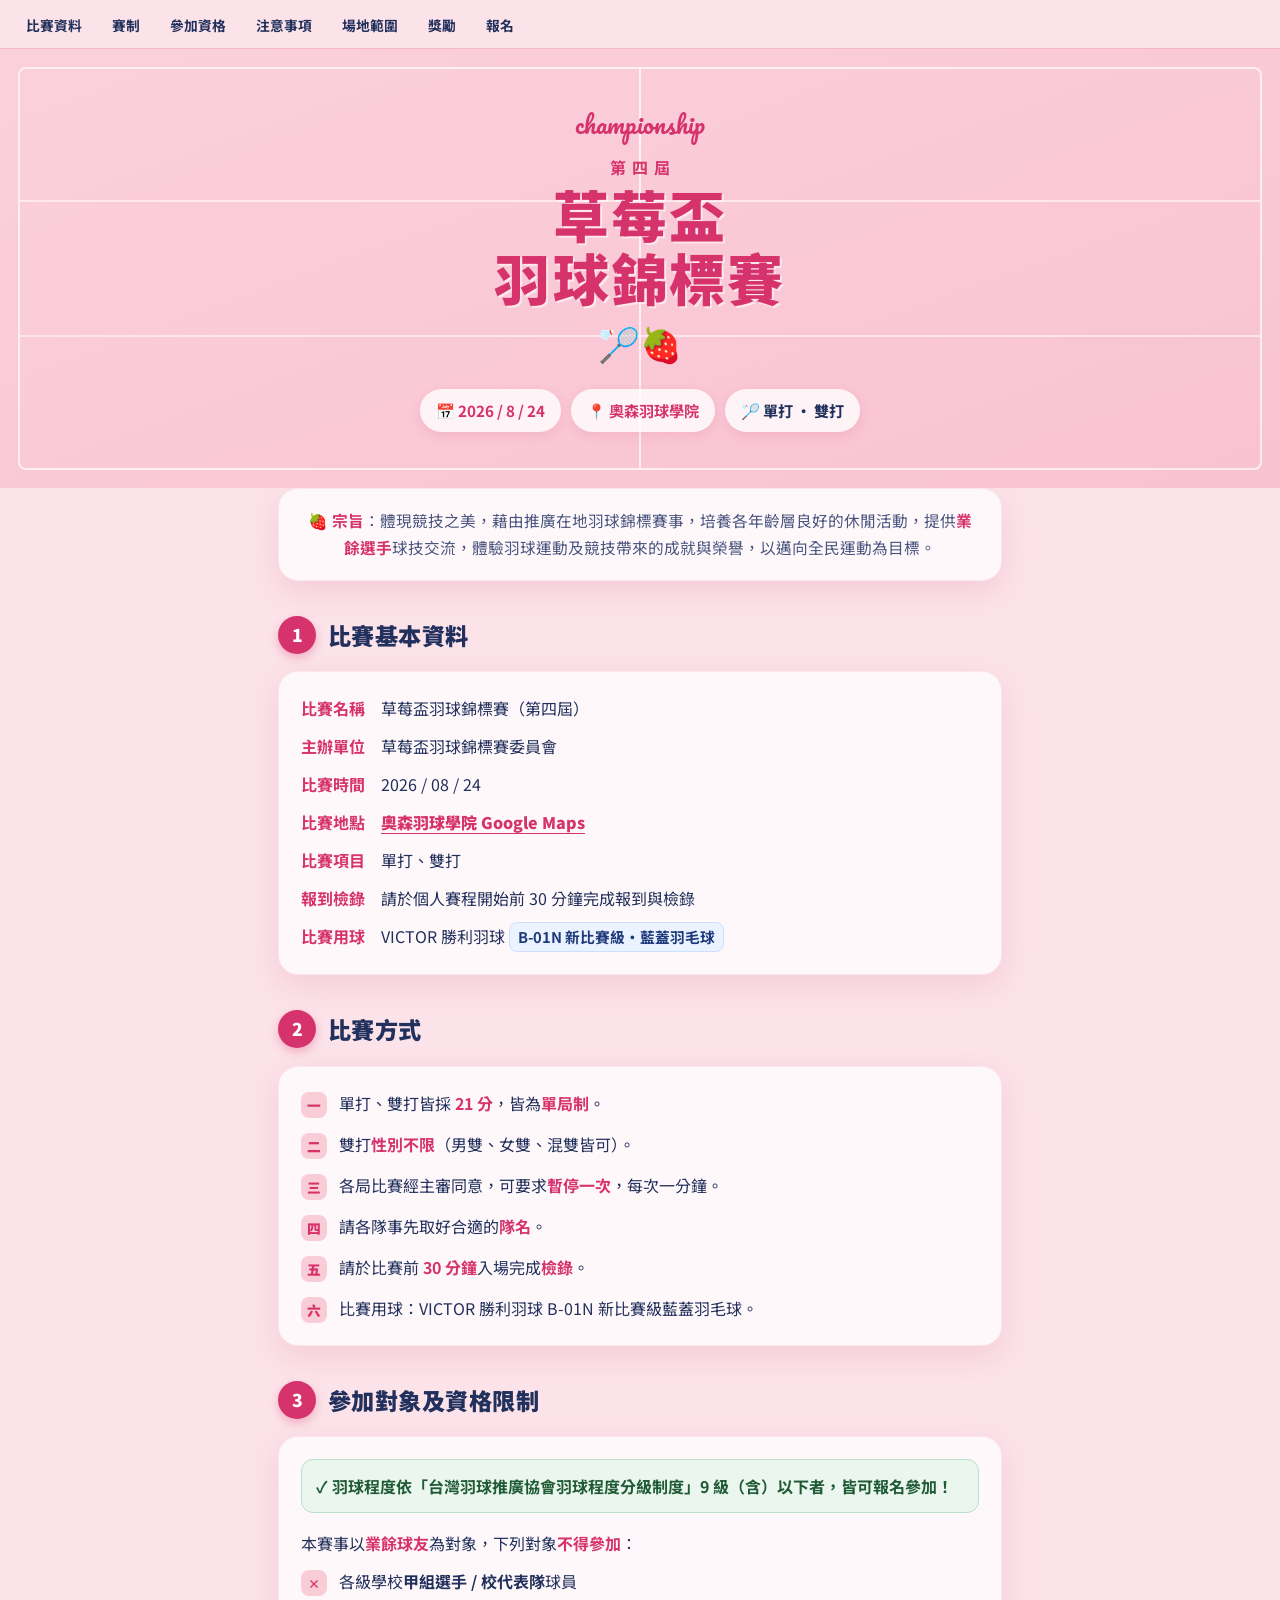
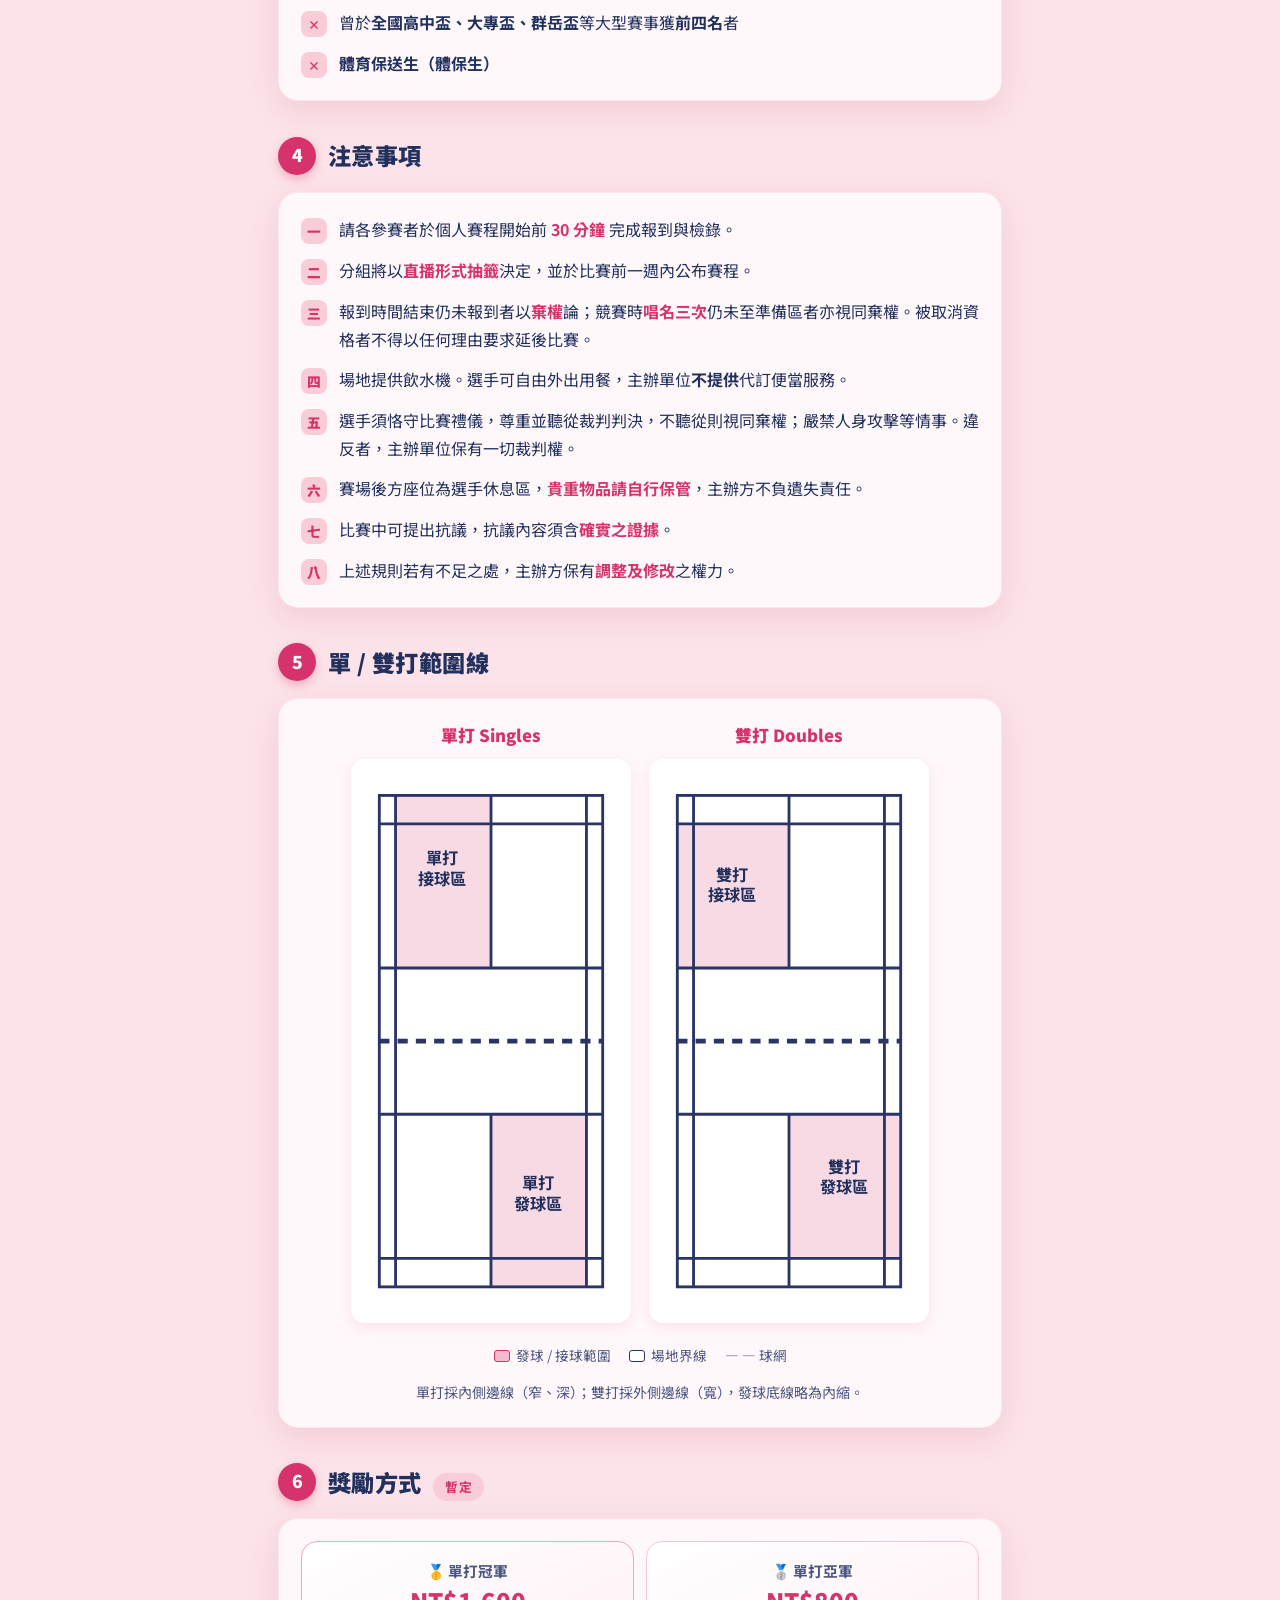
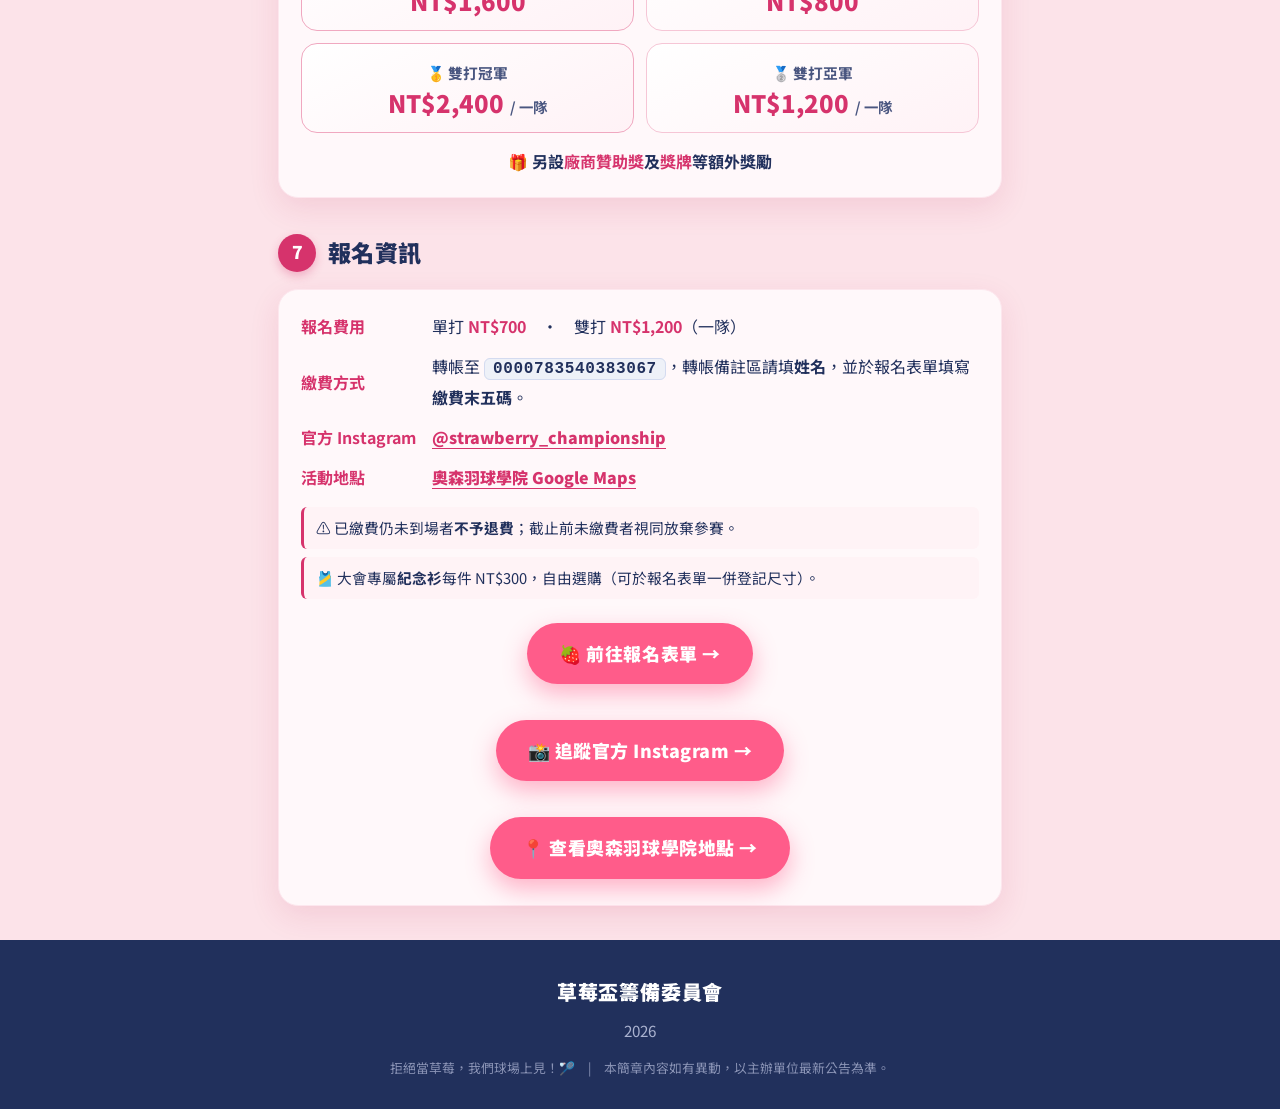
==== commit e4961e5b: "Add files via upload" ====
--- a/index.html
+++ b/index.html
@@ -85,6 +85,7 @@
   .acct{font-family:ui-monospace,monospace;background:#eef1f8;border:1px solid #d4dbf0;border-radius:6px;padding:1px 8px;font-weight:700;letter-spacing:.04em}
   .reg-grid{display:grid;grid-template-columns:auto 1fr;gap:12px 16px;align-items:center;margin-bottom:16px}
   .reg-grid dt{font-weight:700;color:var(--berry)}
+  .text-link{color:var(--berry);font-weight:900;text-decoration:underline;text-underline-offset:4px}
   .reg-notes{list-style:none;padding:0;display:flex;flex-direction:column;gap:8px;margin-bottom:20px;font-size:.92rem;color:var(--ink)}
   .reg-notes li{background:#fff3f6;border-left:3px solid var(--berry);border-radius:6px;padding:8px 12px}
   .reg-cta{text-align:center}.reg-cta .cta{margin:4px 0}
@@ -154,7 +155,7 @@
         <dt>比賽名稱</dt><dd>草莓盃羽球錦標賽（第四屆）</dd>
         <dt>主辦單位</dt><dd>草莓盃羽球錦標賽委員會</dd>
         <dt>比賽時間</dt><dd>2026 / 08 / 24</dd>
-        <dt>比賽地點</dt><dd>奧森羽球學院</dd>
+        <dt>比賽地點</dt><dd><a class="text-link" href="https://maps.app.goo.gl/k4P72rh6DR4fW9Dw5" target="_blank" rel="noopener noreferrer">奧森羽球學院 Google Maps</a></dd>
         <dt>比賽項目</dt><dd>單打、雙打</dd>
         <dt>報到檢錄</dt><dd>請於個人賽程開始前 30 分鐘完成報到與檢錄</dd>
         <dt>比賽用球</dt><dd>VICTOR 勝利羽球 <span class="ball">B-01N 新比賽級・藍蓋羽毛球</span></dd>
@@ -278,7 +279,8 @@
       <dl class="reg-grid">
         <dt>報名費用</dt><dd>單打 <strong class="hl">NT$700</strong>　・　雙打 <strong class="hl">NT$1,200</strong>（一隊）</dd>
         <dt>繳費方式</dt><dd>轉帳至 <span class="acct">0000783540383067</span>，轉帳備註區請填<strong>姓名</strong>，並於報名表單填寫<strong>繳費末五碼</strong>。</dd>
-        <dt>官方 Instagram</dt><dd><a href="https://www.instagram.com/strawberry_championship?utm_source=ig_web_button_share_sheet&igsh=ZDNlZDc0MzIxNw==" target="_blank" rel="noopener noreferrer">@strawberry_championship</a></dd>
+        <dt>官方 Instagram</dt><dd><a class="text-link" href="https://www.instagram.com/strawberry_championship?utm_source=ig_web_button_share_sheet&igsh=ZDNlZDc0MzIxNw==" target="_blank" rel="noopener noreferrer">@strawberry_championship</a></dd>
+        <dt>活動地點</dt><dd><a class="text-link" href="https://maps.app.goo.gl/k4P72rh6DR4fW9Dw5" target="_blank" rel="noopener noreferrer">奧森羽球學院 Google Maps</a></dd>
       </dl>
       <ul class="reg-notes">
         <li>⚠️ 已繳費仍未到場者<strong>不予退費</strong>；截止前未繳費者視同放棄參賽。</li>
@@ -288,6 +290,8 @@
         <a class="cta" href="https://docs.google.com/forms/d/e/1FAIpQLSeBt60xEyiP-Oa-G78JisRGf8sQBV52wrW5EKBXMszRHAlbpA/viewform?usp=header" target="_blank" rel="noopener">🍓 前往報名表單 →</a>
         <br><br>
         <a class="cta" href="https://www.instagram.com/strawberry_championship?utm_source=ig_web_button_share_sheet&igsh=ZDNlZDc0MzIxNw==" target="_blank" rel="noopener noreferrer">📸 追蹤官方 Instagram →</a>
+        <br><br>
+        <a class="cta" href="https://maps.app.goo.gl/k4P72rh6DR4fW9Dw5" target="_blank" rel="noopener noreferrer">📍 查看奧森羽球學院地點 →</a>
       </div>
     </div>
   </section>
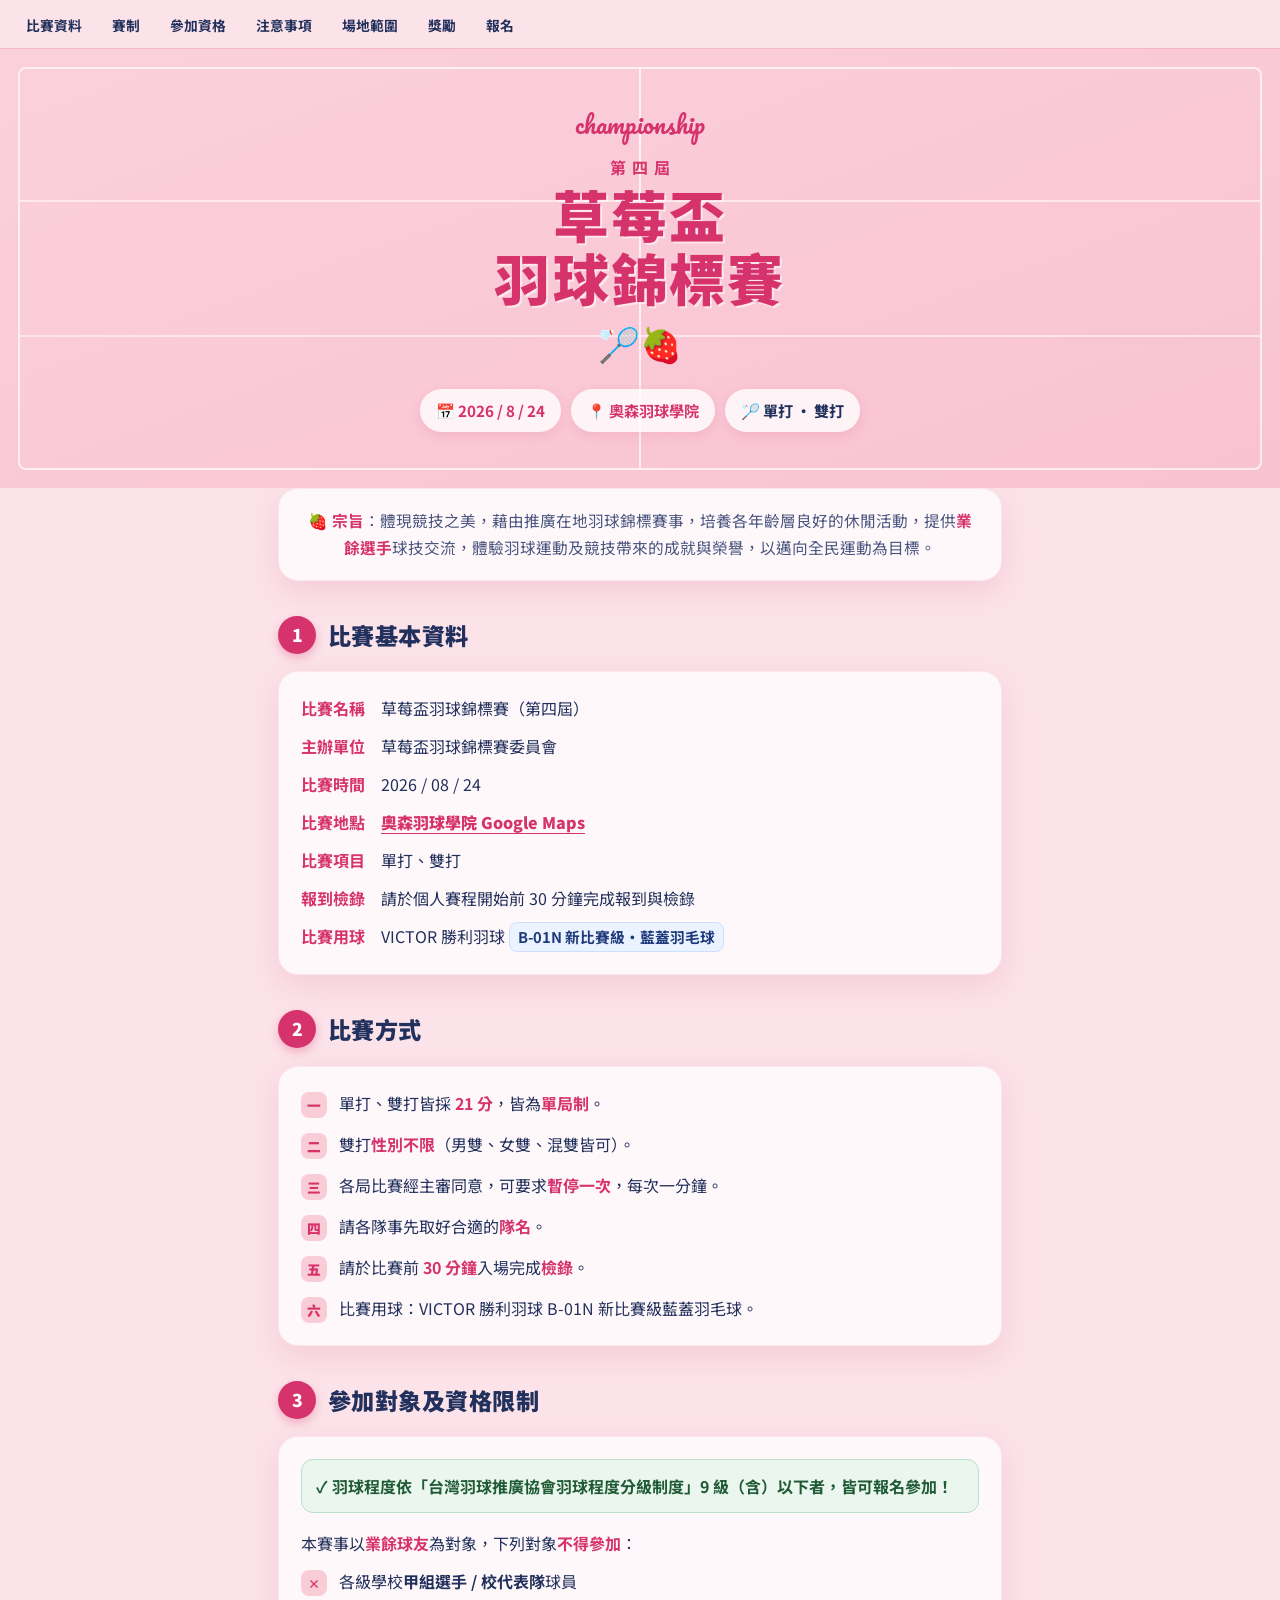
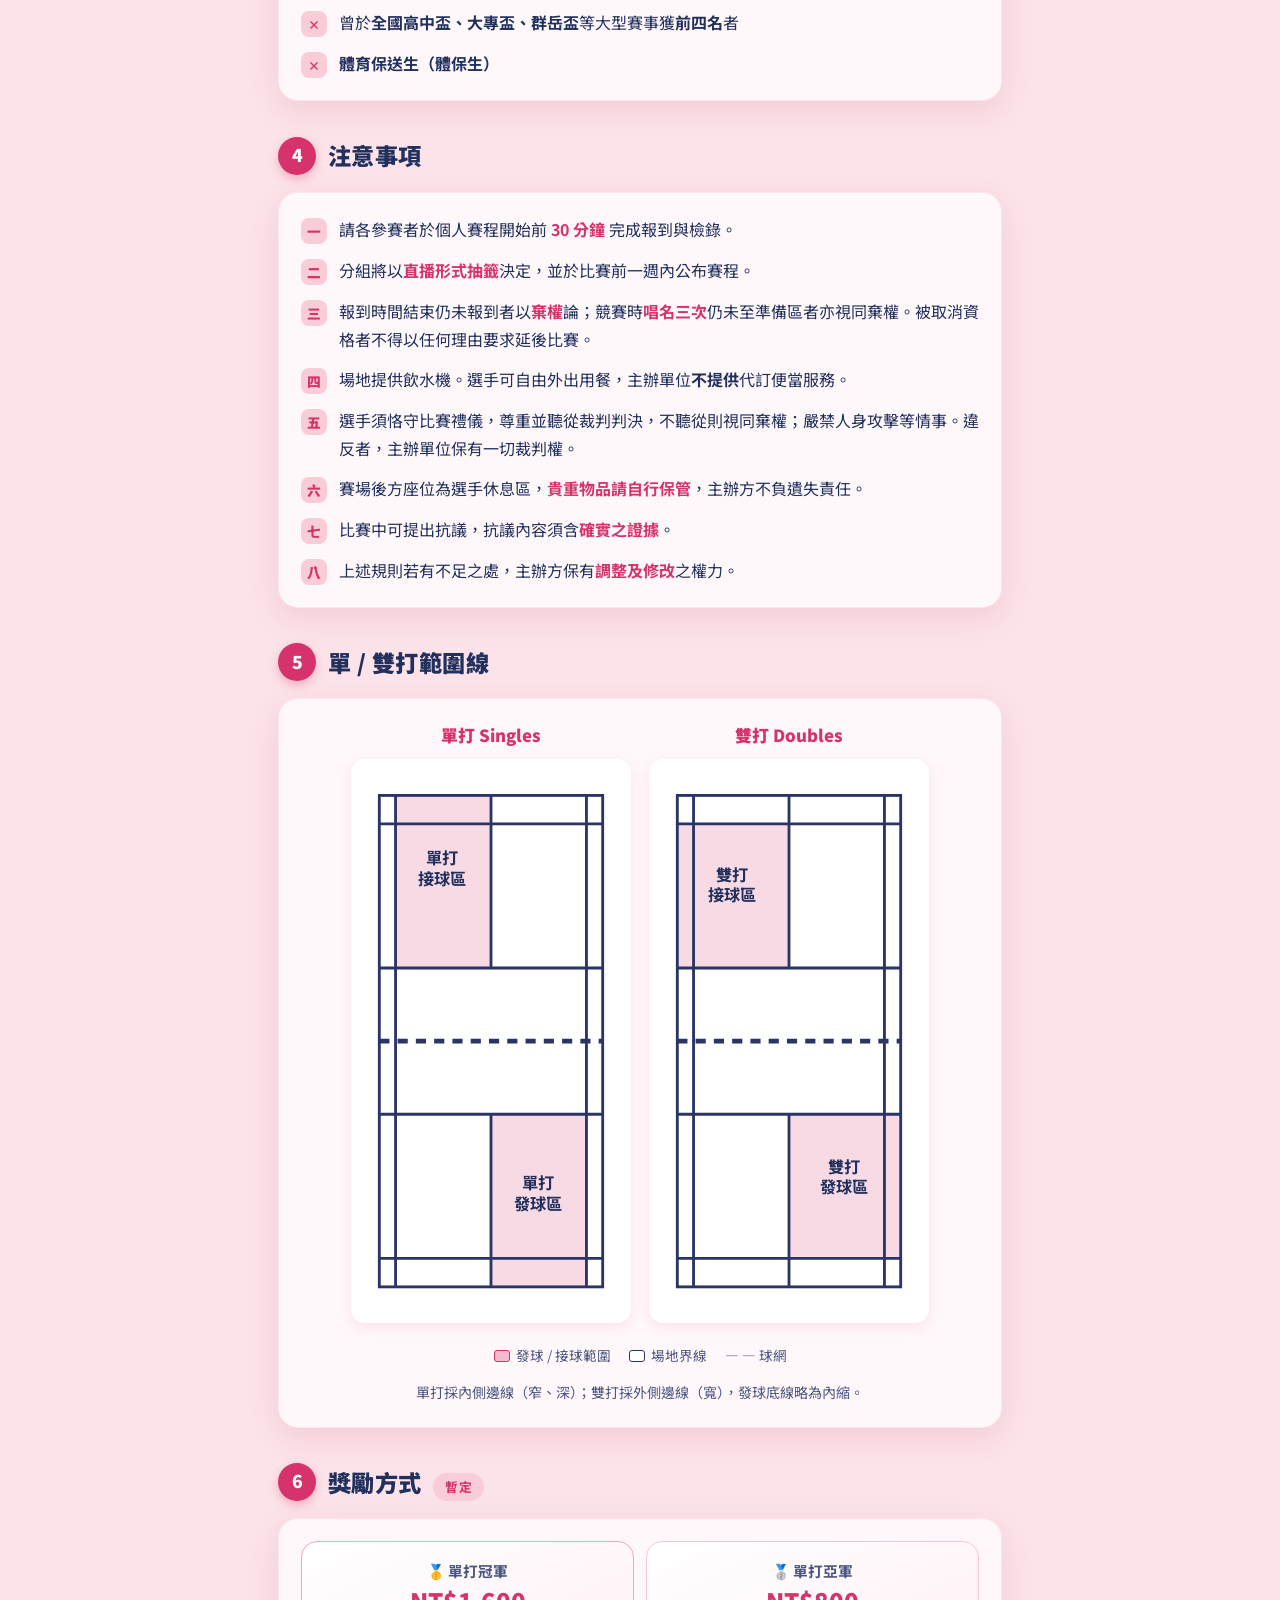
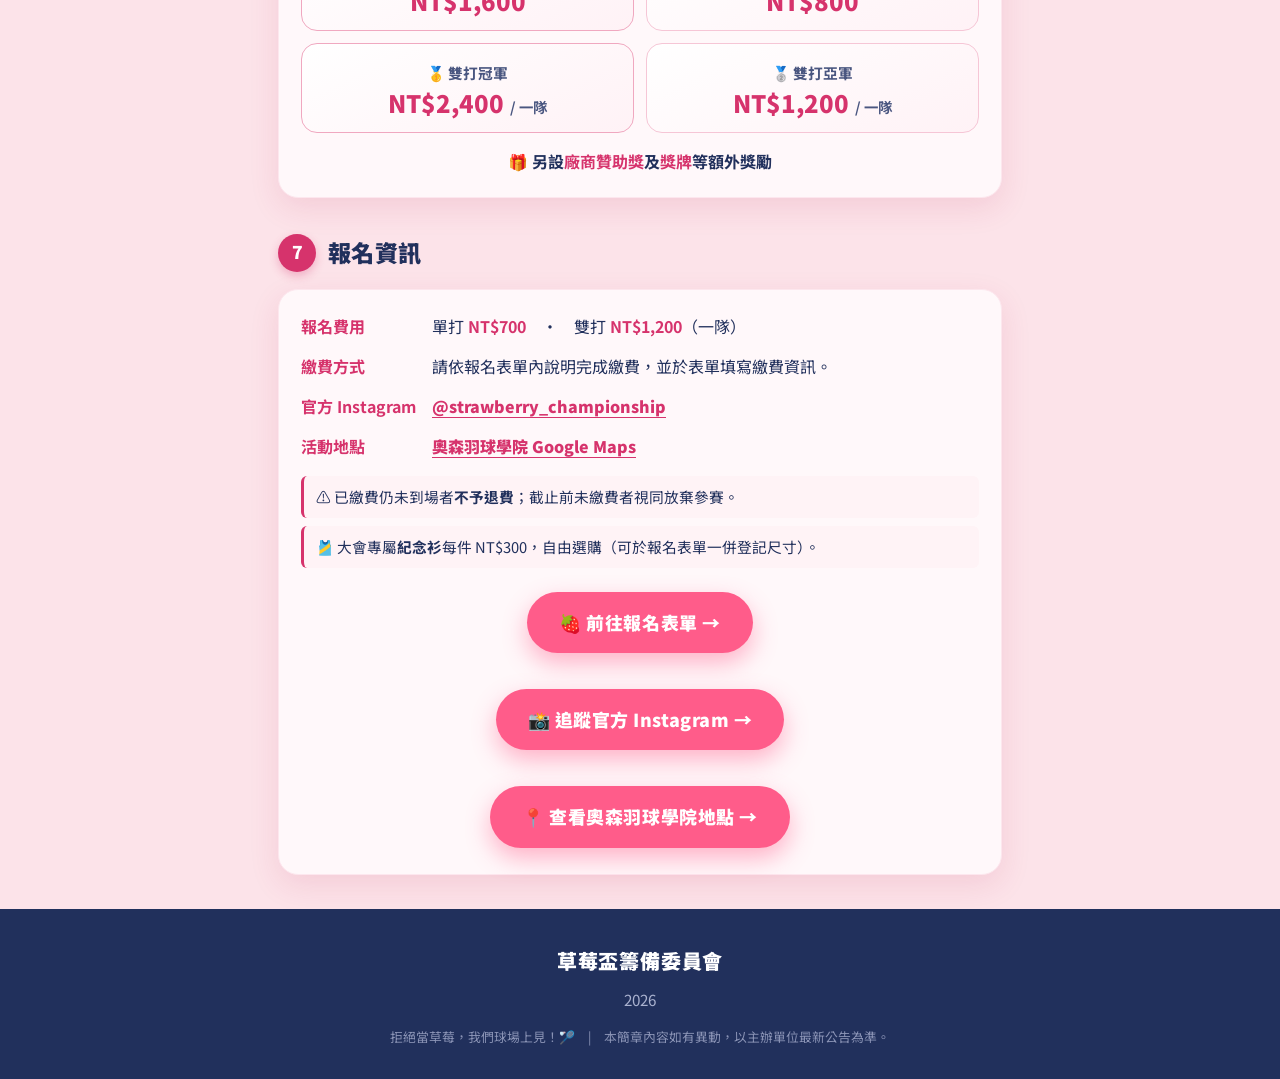
==== commit 6f78223b: "Add files via upload" ====
--- a/index.html
+++ b/index.html
@@ -278,7 +278,7 @@
     <div class="card">
       <dl class="reg-grid">
         <dt>報名費用</dt><dd>單打 <strong class="hl">NT$700</strong>　・　雙打 <strong class="hl">NT$1,200</strong>（一隊）</dd>
-        <dt>繳費方式</dt><dd>轉帳至 <span class="acct">0000783540383067</span>，轉帳備註區請填<strong>姓名</strong>，並於報名表單填寫<strong>繳費末五碼</strong>。</dd>
+        <dt>繳費方式</dt><dd>請依報名表單內說明完成繳費，並於表單填寫繳費資訊。</dd>
         <dt>官方 Instagram</dt><dd><a class="text-link" href="https://www.instagram.com/strawberry_championship?utm_source=ig_web_button_share_sheet&igsh=ZDNlZDc0MzIxNw==" target="_blank" rel="noopener noreferrer">@strawberry_championship</a></dd>
         <dt>活動地點</dt><dd><a class="text-link" href="https://maps.app.goo.gl/k4P72rh6DR4fW9Dw5" target="_blank" rel="noopener noreferrer">奧森羽球學院 Google Maps</a></dd>
       </dl>
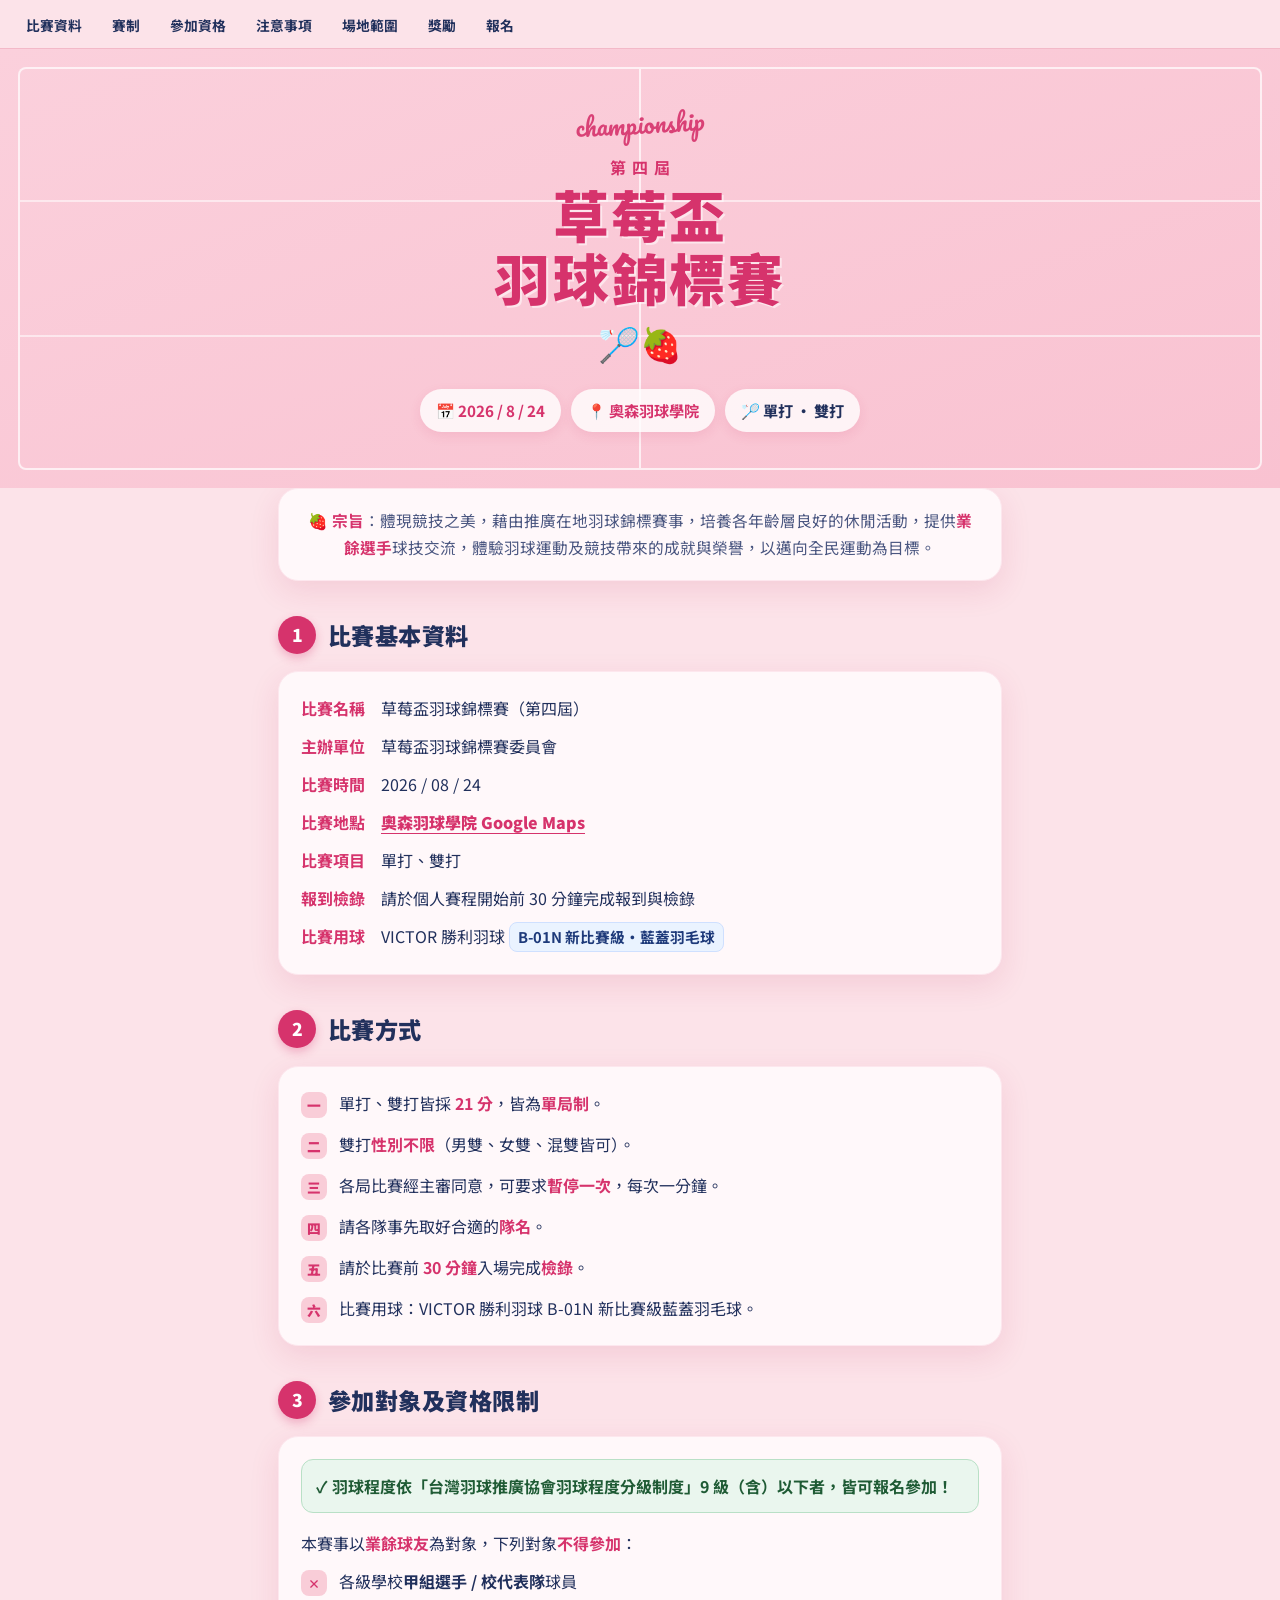
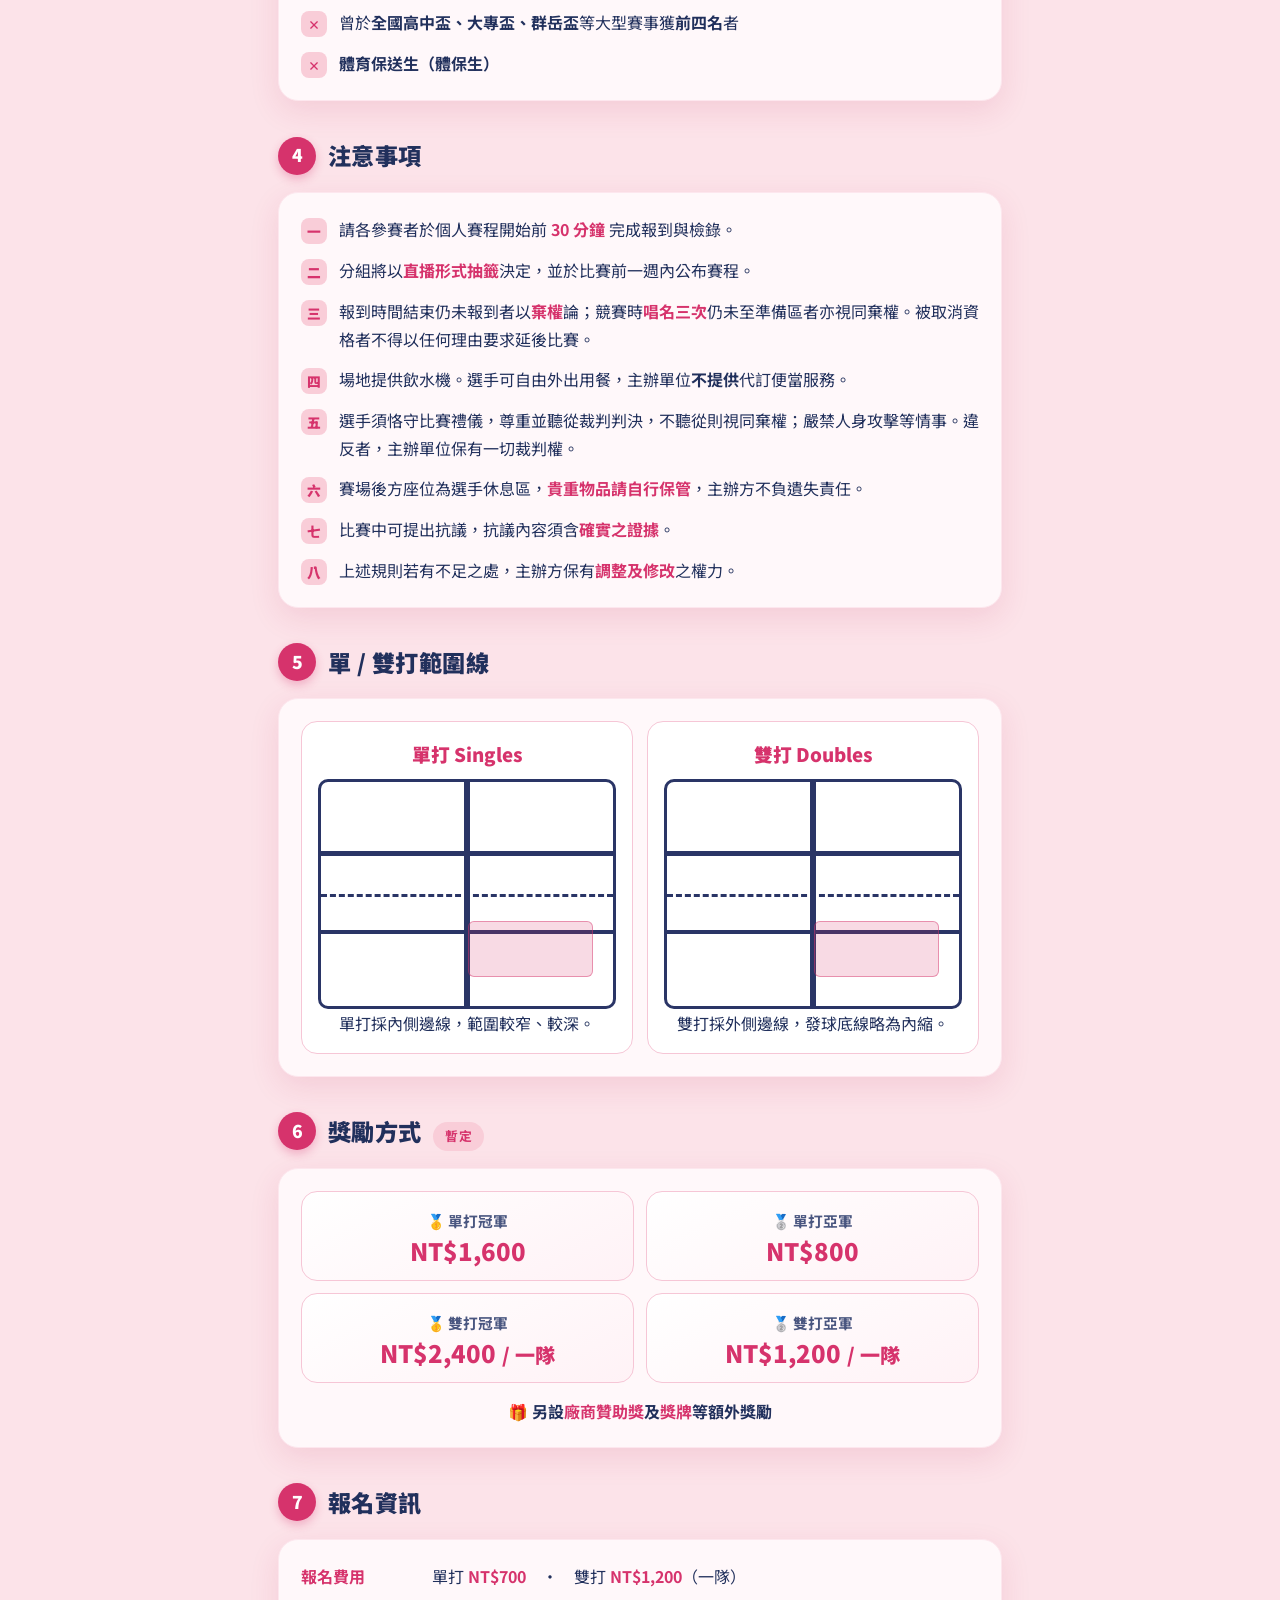
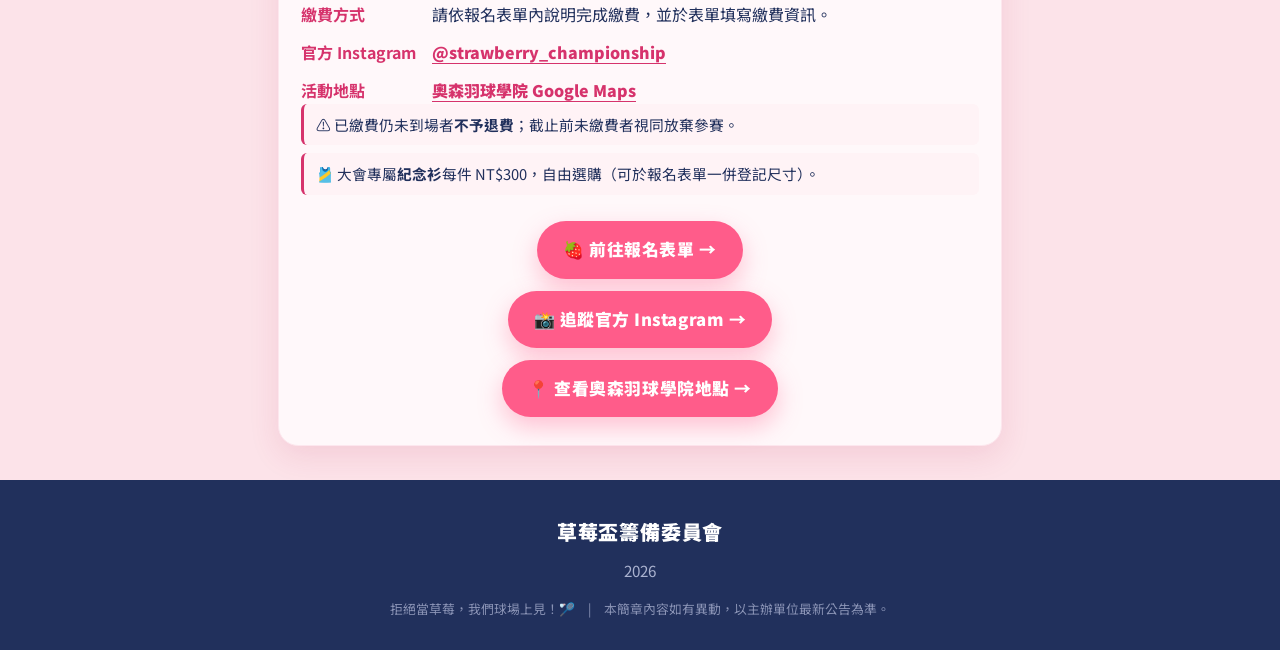
==== commit cbc83d8b: "Fix back to top button" ====
--- a/index.html
+++ b/index.html
@@ -1,313 +1,32 @@
 <!DOCTYPE html>
-<html lang="zh-Hant">
+<html lang='zh-Hant'>
 <head>
-<meta charset="UTF-8">
-<meta name="viewport" content="width=device-width, initial-scale=1.0">
+<meta charset='UTF-8'>
+<meta name='viewport' content='width=device-width, initial-scale=1.0'>
 <title>第四屆草莓盃羽球錦標賽 ・ 簡章</title>
-<meta name="description" content="第四屆草莓盃羽球錦標賽簡章｜2026/8/24 奧森羽球學院。賽制、參加資格、報名費用、獎勵與報名資訊。">
-<link rel="preconnect" href="https://fonts.googleapis.com">
-<link rel="preconnect" href="https://fonts.gstatic.com" crossorigin>
-<link href="https://fonts.googleapis.com/css2?family=Noto+Sans+TC:wght@400;500;700;900&family=Pacifico&display=swap" rel="stylesheet">
+<meta name='description' content='第四屆草莓盃羽球錦標賽簡章｜2026/8/24 奧森羽球學院。賽制、參加資格、報名費用、獎勵與報名資訊。'>
+<link rel='preconnect' href='https://fonts.googleapis.com'>
+<link rel='preconnect' href='https://fonts.gstatic.com' crossorigin>
+<link href='https://fonts.googleapis.com/css2?family=Noto+Sans+TC:wght@400;500;700;900&family=Pacifico&display=swap' rel='stylesheet'>
 <style>
-  :root{
-    --bg:#FCE3E9;--bg-deep:#F9CDD8;--ink:#21305C;--ink-soft:#4a5680;
-    --berry:#D6336C;--berry-bright:#FF5C8A;--berry-press:#c22a5d;
-    --cream:#FFF8FA;--line:#F3B9C8;--court:#2A3566;
-    --shadow:0 10px 30px rgba(192,42,93,.12);--radius:20px;
-  }
-  *{box-sizing:border-box;margin:0;padding:0}
-  html{scroll-behavior:smooth}
-  body{font-family:"Noto Sans TC",system-ui,sans-serif;color:var(--ink);background:var(--bg);line-height:1.75;-webkit-font-smoothing:antialiased}
-  .wrap{max-width:760px;margin:0 auto;padding:0 18px}
-
-  nav.top{position:sticky;top:0;z-index:50;background:rgba(252,227,233,.92);backdrop-filter:blur(8px);border-bottom:1px solid var(--line)}
-  nav.top ul{display:flex;gap:6px;list-style:none;overflow-x:auto;padding:10px 14px;-webkit-overflow-scrolling:touch;scrollbar-width:none}
-  nav.top ul::-webkit-scrollbar{display:none}
-  nav.top a{flex:0 0 auto;text-decoration:none;color:var(--ink);font-weight:700;font-size:.86rem;padding:6px 12px;border-radius:999px;white-space:nowrap;transition:background .18s,color .18s}
-  nav.top a:hover{background:var(--berry);color:#fff}
-  nav.top a:focus-visible{outline:3px solid var(--berry);outline-offset:2px}
-
-  header.hero{position:relative;overflow:hidden;background:linear-gradient(160deg,#FBD0DC 0%,#F9C2D1 100%);padding:54px 0 56px}
-  header.hero::before{content:"";position:absolute;inset:18px;border:2px solid rgba(255,255,255,.7);border-radius:8px;
-    background:linear-gradient(rgba(255,255,255,.7),rgba(255,255,255,.7)) center/2px 100% no-repeat,
-      linear-gradient(rgba(255,255,255,.55),rgba(255,255,255,.55)) center 33%/100% 2px no-repeat,
-      linear-gradient(rgba(255,255,255,.55),rgba(255,255,255,.55)) center 67%/100% 2px no-repeat;pointer-events:none}
-  .hero-inner{position:relative;z-index:1;text-align:center}
-  .script{font-family:"Pacifico",cursive;color:var(--berry);font-size:1.5rem;opacity:.9;transform:rotate(-3deg);display:inline-block}
-  .edition{font-weight:700;letter-spacing:.4em;color:var(--berry);margin:8px 0 2px;font-size:1rem;padding-left:.4em}
-  .title{font-weight:900;color:var(--berry);font-size:clamp(2.3rem,9vw,3.5rem);line-height:1.12;letter-spacing:.04em;text-shadow:2px 2px 0 rgba(255,255,255,.55)}
-  .shuttle{font-size:2.1rem;margin:6px 0 16px}
-  .chips{display:flex;gap:10px;justify-content:center;flex-wrap:wrap}
-  .chip{background:rgba(255,255,255,.8);color:var(--ink);font-weight:700;font-size:.95rem;border-radius:999px;padding:8px 16px;box-shadow:0 4px 12px rgba(192,42,93,.1)}
-  .chip b{color:var(--berry)}
-
-  .cta{display:inline-flex;align-items:center;gap:10px;background:var(--berry-bright);color:#fff;text-decoration:none;font-weight:900;font-size:1.12rem;letter-spacing:.03em;padding:15px 32px;border-radius:999px;box-shadow:0 10px 24px rgba(255,92,138,.45);transition:transform .15s,box-shadow .15s,background .15s}
-  .cta:hover{background:var(--berry-press);transform:translateY(-2px);box-shadow:0 14px 28px rgba(255,92,138,.5)}
-  .cta:active{transform:translateY(0)}
-  .cta:focus-visible{outline:3px solid #fff;outline-offset:3px}
-
-  main{padding:34px 0 10px}
-  section{margin-bottom:34px}
-  .lead{background:var(--cream);border-radius:var(--radius);box-shadow:var(--shadow);border:1px solid #fde7ee;padding:18px 22px;text-align:center;font-size:.98rem;color:var(--ink-soft);margin-bottom:34px}
-  .lead b{color:var(--berry)}
-  .sec-head{display:flex;align-items:center;gap:12px;margin-bottom:16px}
-  .num{flex:0 0 auto;width:38px;height:38px;border-radius:50%;background:var(--berry);color:#fff;font-weight:900;display:grid;place-items:center;font-size:1.1rem;box-shadow:0 4px 10px rgba(214,51,108,.3)}
-  .sec-head h2{font-size:1.45rem;font-weight:900;color:var(--ink);letter-spacing:.02em}
-  .card{background:var(--cream);border-radius:var(--radius);box-shadow:var(--shadow);padding:22px;border:1px solid #fde7ee}
-  .kv{display:grid;grid-template-columns:auto 1fr;gap:10px 16px;align-items:baseline}
-  .kv dt{font-weight:700;color:var(--berry);white-space:nowrap}
-  .kv dd{color:var(--ink)}
-  ol.list,ul.list{padding-left:0;list-style:none;display:flex;flex-direction:column;gap:12px}
-  ol.list li,ul.list li{display:flex;gap:12px;align-items:flex-start}
-  ol.list li .i,ul.list li .i{flex:0 0 auto;min-width:26px;height:26px;padding:0 6px;border-radius:8px;background:var(--bg-deep);color:var(--berry);font-weight:900;font-size:.86rem;display:grid;place-items:center;margin-top:3px}
-  .hl{color:var(--berry);font-weight:700}
-  .ball{display:inline-block;background:#eaf3ff;color:#1e3a7a;border:1px solid #cfe0ff;border-radius:8px;padding:1px 8px;font-weight:700;font-size:.92em}
-  .ok-note{background:#eaf6ee;border:1px solid #b9e0c6;border-radius:12px;padding:12px 14px;color:#1f5b35;font-weight:700;margin-bottom:16px}
-
-  .courts{display:flex;gap:18px;flex-wrap:wrap;justify-content:center}
-  .court-box{flex:1 1 200px;max-width:280px;text-align:center}
-  .court-box h3{font-size:1.05rem;color:var(--berry);font-weight:900;margin-bottom:8px}
-  .court-box svg{width:100%;height:auto;background:#fff;border-radius:14px;box-shadow:0 4px 14px rgba(192,42,93,.1);padding:8px}
-  .legend{display:flex;gap:18px;justify-content:center;flex-wrap:wrap;margin-top:14px;font-size:.85rem;color:var(--ink-soft)}
-  .legend span{display:inline-flex;align-items:center;gap:6px}
-  .sw{width:16px;height:12px;border-radius:3px;display:inline-block}
-
-  .prizes{display:grid;grid-template-columns:1fr 1fr;gap:12px}
-  .prize{background:linear-gradient(155deg,#fff,#fff2f6);border:1.5px solid #f6c6d6;border-radius:16px;padding:16px 14px;text-align:center}
-  .prize .rank{font-weight:700;color:var(--ink-soft);font-size:.92rem}
-  .prize .amt{font-weight:900;color:var(--berry);font-size:1.5rem;margin-top:4px;line-height:1.1}
-  .prize .amt small{font-size:.6em;font-weight:700;color:var(--ink-soft)}
-  .prize.gold{border-color:#f0a8c0}
-  .extra{margin-top:14px;text-align:center;color:var(--ink);font-weight:700}
-  .tag{display:inline-block;background:var(--bg-deep);color:var(--berry);font-weight:700;font-size:.8rem;border-radius:999px;padding:3px 12px;margin-left:6px}
-
-  .todo{background:#fff5d6;color:#8a6d00;border:1px dashed #e0bf4d;border-radius:8px;padding:2px 10px;font-weight:700;font-size:.9em;display:inline-block}
-  .acct{font-family:ui-monospace,monospace;background:#eef1f8;border:1px solid #d4dbf0;border-radius:6px;padding:1px 8px;font-weight:700;letter-spacing:.04em}
-  .reg-grid{display:grid;grid-template-columns:auto 1fr;gap:12px 16px;align-items:center;margin-bottom:16px}
-  .reg-grid dt{font-weight:700;color:var(--berry)}
-  .text-link{color:var(--berry);font-weight:900;text-decoration:underline;text-underline-offset:4px}
-  .reg-notes{list-style:none;padding:0;display:flex;flex-direction:column;gap:8px;margin-bottom:20px;font-size:.92rem;color:var(--ink)}
-  .reg-notes li{background:#fff3f6;border-left:3px solid var(--berry);border-radius:6px;padding:8px 12px}
-  .reg-cta{text-align:center}.reg-cta .cta{margin:4px 0}
-
-  footer{background:var(--ink);color:#dfe4f2;text-align:center;padding:34px 18px 30px;margin-top:30px}
-  footer .ft-title{font-weight:900;font-size:1.25rem;color:#fff;letter-spacing:.04em}
-  footer .ft-meta{margin:8px 0 14px;color:#aab2cf;font-size:.95rem}
-  footer .note{font-size:.8rem;color:#8a93b5;margin-top:12px}
-
-  .totop{position:fixed;right:18px;bottom:18px;z-index:60;width:48px;height:48px;border-radius:50%;background:var(--berry);color:#fff;display:grid;place-items:center;font-size:1.5rem;font-weight:900;text-decoration:none;box-shadow:0 6px 18px rgba(214,51,108,.4);opacity:0;visibility:hidden;transform:translateY(10px);transition:opacity .25s,transform .25s,background .15s}
-  .totop.show{opacity:1;visibility:visible;transform:none}
-  .totop:hover{background:var(--berry-press)}
-  .totop:focus-visible{outline:3px solid #fff;outline-offset:3px}
-
-  @media (max-width:430px){
-    .prizes{grid-template-columns:1fr}
-    .court-box{flex:1 1 100%}
-    .kv,.reg-grid{grid-template-columns:1fr}
-    .kv dt{margin-top:6px}
-  }
-  @media (prefers-reduced-motion:reduce){*{animation:none!important;transition:none!important;scroll-behavior:auto!important}}
-  @keyframes rise{from{opacity:0;transform:translateY(14px)}to{opacity:1;transform:none}}
-  .hero-inner>*{animation:rise .6s both}
-  .hero-inner>*:nth-child(2){animation-delay:.05s}
-  .hero-inner>*:nth-child(3){animation-delay:.1s}
-  .hero-inner>*:nth-child(4){animation-delay:.15s}
-  .hero-inner>*:nth-child(5){animation-delay:.2s}
+:root{--bg:#FCE3E9;--bg-deep:#F9CDD8;--ink:#21305C;--ink-soft:#4a5680;--berry:#D6336C;--berry-bright:#FF5C8A;--berry-press:#c22a5d;--cream:#FFF8FA;--line:#F3B9C8;--court:#2A3566;--shadow:0 10px 30px rgba(192,42,93,.12);--radius:20px}*{box-sizing:border-box;margin:0;padding:0}html{scroll-behavior:smooth}body{font-family:'Noto Sans TC',system-ui,sans-serif;color:var(--ink);background:var(--bg);line-height:1.75;-webkit-font-smoothing:antialiased}.wrap{max-width:760px;margin:0 auto;padding:0 18px}nav.top{position:sticky;top:0;z-index:50;background:rgba(252,227,233,.92);backdrop-filter:blur(8px);border-bottom:1px solid var(--line)}nav.top ul{display:flex;gap:6px;list-style:none;overflow-x:auto;padding:10px 14px;-webkit-overflow-scrolling:touch;scrollbar-width:none}nav.top ul::-webkit-scrollbar{display:none}nav.top a{flex:0 0 auto;text-decoration:none;color:var(--ink);font-weight:700;font-size:.86rem;padding:6px 12px;border-radius:999px;white-space:nowrap;transition:background .18s,color .18s}nav.top a:hover{background:var(--berry);color:#fff}header.hero{position:relative;overflow:hidden;background:linear-gradient(160deg,#FBD0DC 0%,#F9C2D1 100%);padding:54px 0 56px}header.hero::before{content:'';position:absolute;inset:18px;border:2px solid rgba(255,255,255,.7);border-radius:8px;background:linear-gradient(rgba(255,255,255,.7),rgba(255,255,255,.7)) center/2px 100% no-repeat,linear-gradient(rgba(255,255,255,.55),rgba(255,255,255,.55)) center 33%/100% 2px no-repeat,linear-gradient(rgba(255,255,255,.55),rgba(255,255,255,.55)) center 67%/100% 2px no-repeat;pointer-events:none}.hero-inner{position:relative;z-index:1;text-align:center}.script{font-family:'Pacifico',cursive;color:var(--berry);font-size:1.5rem;opacity:.9;transform:rotate(-3deg);display:inline-block}.edition{font-weight:700;letter-spacing:.4em;color:var(--berry);margin:8px 0 2px;font-size:1rem;padding-left:.4em}.title{font-weight:900;color:var(--berry);font-size:clamp(2.3rem,9vw,3.5rem);line-height:1.12;letter-spacing:.04em;text-shadow:2px 2px 0 rgba(255,255,255,.55)}.shuttle{font-size:2.1rem;margin:6px 0 16px}.chips{display:flex;gap:10px;justify-content:center;flex-wrap:wrap}.chip{background:rgba(255,255,255,.8);color:var(--ink);font-weight:700;font-size:.95rem;border-radius:999px;padding:8px 16px;box-shadow:0 4px 12px rgba(192,42,93,.1)}.chip b{color:var(--berry)}main{padding:34px 0 10px}section{margin-bottom:34px}.lead{background:var(--cream);border-radius:var(--radius);box-shadow:var(--shadow);border:1px solid #fde7ee;padding:18px 22px;text-align:center;font-size:.98rem;color:var(--ink-soft);margin-bottom:34px}.lead b,.hl{color:var(--berry);font-weight:700}.sec-head{display:flex;align-items:center;gap:12px;margin-bottom:16px}.num{flex:0 0 auto;width:38px;height:38px;border-radius:50%;background:var(--berry);color:#fff;font-weight:900;display:grid;place-items:center;font-size:1.1rem;box-shadow:0 4px 10px rgba(214,51,108,.3)}.sec-head h2{font-size:1.45rem;font-weight:900;color:var(--ink);letter-spacing:.02em}.card{background:var(--cream);border-radius:var(--radius);box-shadow:var(--shadow);padding:22px;border:1px solid #fde7ee}.kv,.reg-grid{display:grid;grid-template-columns:auto 1fr;gap:10px 16px;align-items:baseline}.kv dt,.reg-grid dt{font-weight:700;color:var(--berry);white-space:nowrap}.kv dd{color:var(--ink)}ol.list,ul.list{padding-left:0;list-style:none;display:flex;flex-direction:column;gap:12px}ol.list li,ul.list li{display:flex;gap:12px;align-items:flex-start}.i{flex:0 0 auto;min-width:26px;height:26px;padding:0 6px;border-radius:8px;background:var(--bg-deep);color:var(--berry);font-weight:900;font-size:.86rem;display:grid;place-items:center;margin-top:3px}.ball{display:inline-block;background:#eaf3ff;color:#1e3a7a;border:1px solid #cfe0ff;border-radius:8px;padding:1px 8px;font-weight:700;font-size:.92em}.ok-note{background:#eaf6ee;border:1px solid #b9e0c6;border-radius:12px;padding:12px 14px;color:#1f5b35;font-weight:700;margin-bottom:16px}.courts{display:grid;grid-template-columns:1fr 1fr;gap:14px}.court-card{background:#fff;border:1px solid #f6c6d6;border-radius:16px;padding:16px;text-align:center}.court-card h3{color:var(--berry);font-weight:900;margin-bottom:8px}.court-visual{height:230px;border:3px solid var(--court);border-radius:10px;position:relative;background:linear-gradient(90deg,transparent 49%,var(--court) 49%,var(--court) 51%,transparent 51%),linear-gradient(180deg,transparent 31%,var(--court) 31%,var(--court) 33%,transparent 33%,transparent 66%,var(--court) 66%,var(--court) 68%,transparent 68%);background-color:#fff}.court-visual:before{content:'';position:absolute;left:0;right:0;top:50%;border-top:3px dashed var(--court)}.court-visual:after{content:'';position:absolute;background:rgba(214,51,108,.18);border:1px solid rgba(214,51,108,.45);width:42%;height:24%;right:7%;bottom:13%;border-radius:6px}.prizes{display:grid;grid-template-columns:1fr 1fr;gap:12px}.prize{background:linear-gradient(155deg,#fff,#fff2f6);border:1.5px solid #f6c6d6;border-radius:16px;padding:16px 14px;text-align:center}.rank{font-weight:700;color:var(--ink-soft);font-size:.92rem}.amt{font-weight:900;color:var(--berry);font-size:1.5rem;margin-top:4px;line-height:1.1}.tag{display:inline-block;background:var(--bg-deep);color:var(--berry);font-weight:700;font-size:.8rem;border-radius:999px;padding:3px 12px;margin-left:6px}.text-link{color:var(--berry);font-weight:900;text-decoration:underline;text-underline-offset:4px}.reg-notes{list-style:none;padding:0;display:flex;flex-direction:column;gap:8px;margin-bottom:20px;font-size:.92rem;color:var(--ink)}.reg-notes li{background:#fff3f6;border-left:3px solid var(--berry);border-radius:6px;padding:8px 12px}.reg-cta{text-align:center}.cta{display:inline-flex;align-items:center;gap:10px;background:var(--berry-bright);color:#fff;text-decoration:none;font-weight:900;font-size:1.05rem;letter-spacing:.03em;padding:14px 26px;border-radius:999px;box-shadow:0 10px 24px rgba(255,92,138,.35);transition:transform .15s,box-shadow .15s,background .15s;margin:6px 0}.cta:hover{background:var(--berry-press);transform:translateY(-2px)}footer{background:var(--ink);color:#dfe4f2;text-align:center;padding:34px 18px 30px;margin-top:30px}.ft-title{font-weight:900;font-size:1.25rem;color:#fff;letter-spacing:.04em}.ft-meta{margin:8px 0 14px;color:#aab2cf;font-size:.95rem}.note{font-size:.8rem;color:#8a93b5;margin-top:12px}.totop{position:fixed;right:18px;bottom:18px;z-index:80;width:50px;height:50px;border:0;border-radius:50%;background:var(--berry);color:#fff;display:grid;place-items:center;font-family:inherit;font-size:1.55rem;font-weight:900;box-shadow:0 6px 18px rgba(214,51,108,.4);opacity:0;visibility:hidden;transform:translateY(10px);transition:opacity .25s,transform .25s,background .15s;cursor:pointer}.totop.show{opacity:1;visibility:visible;transform:none}.totop:hover{background:var(--berry-press)}.totop:focus-visible{outline:3px solid #fff;outline-offset:3px}@media(max-width:430px){.prizes,.courts{grid-template-columns:1fr}.kv,.reg-grid{grid-template-columns:1fr}.kv dt{margin-top:6px}}@media(prefers-reduced-motion:reduce){*{animation:none!important;transition:none!important;scroll-behavior:auto!important}}
 </style>
 </head>
 <body>
-
-<nav class="top" id="top" aria-label="章節導覽">
-  <ul>
-    <li><a href="#basic">比賽資料</a></li>
-    <li><a href="#format">賽制</a></li>
-    <li><a href="#eligibility">參加資格</a></li>
-    <li><a href="#notes">注意事項</a></li>
-    <li><a href="#court">場地範圍</a></li>
-    <li><a href="#prize">獎勵</a></li>
-    <li><a href="#register">報名</a></li>
-  </ul>
-</nav>
-
-<header class="hero">
-  <div class="wrap hero-inner">
-    <div class="script">championship</div>
-    <div class="edition">第四屆</div>
-    <h1 class="title">草莓盃<br>羽球錦標賽</h1>
-    <div class="shuttle" aria-hidden="true">🏸🍓</div>
-    <div class="chips">
-      <span class="chip">📅 <b>2026 / 8 / 24</b></span>
-      <span class="chip">📍 <b>奧森羽球學院</b></span>
-      <span class="chip">🏸 單打 ・ 雙打</span>
-    </div>
-  </div>
-</header>
-
-<main class="wrap">
-
-  <p class="lead">🍓 <b>宗旨</b>：體現競技之美，藉由推廣在地羽球錦標賽事，培養各年齡層良好的休閒活動，提供<b>業餘選手</b>球技交流，體驗羽球運動及競技帶來的成就與榮譽，以邁向全民運動為目標。</p>
-
-  <!-- 1 比賽基本資料 -->
-  <section id="basic">
-    <div class="sec-head"><span class="num">1</span><h2>比賽基本資料</h2></div>
-    <div class="card">
-      <dl class="kv">
-        <dt>比賽名稱</dt><dd>草莓盃羽球錦標賽（第四屆）</dd>
-        <dt>主辦單位</dt><dd>草莓盃羽球錦標賽委員會</dd>
-        <dt>比賽時間</dt><dd>2026 / 08 / 24</dd>
-        <dt>比賽地點</dt><dd><a class="text-link" href="https://maps.app.goo.gl/k4P72rh6DR4fW9Dw5" target="_blank" rel="noopener noreferrer">奧森羽球學院 Google Maps</a></dd>
-        <dt>比賽項目</dt><dd>單打、雙打</dd>
-        <dt>報到檢錄</dt><dd>請於個人賽程開始前 30 分鐘完成報到與檢錄</dd>
-        <dt>比賽用球</dt><dd>VICTOR 勝利羽球 <span class="ball">B-01N 新比賽級・藍蓋羽毛球</span></dd>
-      </dl>
-    </div>
-  </section>
-
-  <!-- 2 比賽方式 -->
-  <section id="format">
-    <div class="sec-head"><span class="num">2</span><h2>比賽方式</h2></div>
-    <div class="card">
-      <ol class="list">
-        <li><span class="i">一</span><span>單打、雙打皆採 <span class="hl">21 分</span>，皆為<span class="hl">單局制</span>。</span></li>
-        <li><span class="i">二</span><span>雙打<span class="hl">性別不限</span>（男雙、女雙、混雙皆可）。</span></li>
-        <li><span class="i">三</span><span>各局比賽經主審同意，可要求<span class="hl">暫停一次</span>，每次一分鐘。</span></li>
-        <li><span class="i">四</span><span>請各隊事先取好合適的<span class="hl">隊名</span>。</span></li>
-        <li><span class="i">五</span><span>請於比賽前 <span class="hl">30 分鐘</span>入場完成<span class="hl">檢錄</span>。</span></li>
-        <li><span class="i">六</span><span>比賽用球：VICTOR 勝利羽球 B-01N 新比賽級藍蓋羽毛球。</span></li>
-      </ol>
-    </div>
-  </section>
-
-  <!-- 3 參加資格 -->
-  <section id="eligibility">
-    <div class="sec-head"><span class="num">3</span><h2>參加對象及資格限制</h2></div>
-    <div class="card">
-      <div class="ok-note">✓ 羽球程度依「台灣羽球推廣協會羽球程度分級制度」<strong>9 級（含）以下</strong>者，皆可報名參加！</div>
-      <p style="margin-bottom:10px">本賽事以<strong class="hl">業餘球友</strong>為對象，下列對象<strong class="hl">不得參加</strong>：</p>
-      <ul class="list">
-        <li><span class="i">✕</span><span>各級學校<strong>甲組選手 / 校代表隊</strong>球員</span></li>
-        <li><span class="i">✕</span><span>曾於<strong>全國高中盃、大專盃、群岳盃</strong>等大型賽事獲<strong>前四名</strong>者</span></li>
-        <li><span class="i">✕</span><span><strong>體育保送生（體保生）</strong></span></li>
-      </ul>
-    </div>
-  </section>
-
-  <!-- 4 注意事項 -->
-  <section id="notes">
-    <div class="sec-head"><span class="num">4</span><h2>注意事項</h2></div>
-    <div class="card">
-      <ol class="list">
-        <li><span class="i">一</span><span>請各參賽者於個人賽程開始前 <span class="hl">30 分鐘</span> 完成報到與檢錄。</span></li>
-        <li><span class="i">二</span><span>分組將以<span class="hl">直播形式抽籤</span>決定，並於比賽前一週內公布賽程。</span></li>
-        <li><span class="i">三</span><span>報到時間結束仍未報到者以<span class="hl">棄權</span>論；競賽時<span class="hl">唱名三次</span>仍未至準備區者亦視同棄權。被取消資格者不得以任何理由要求延後比賽。</span></li>
-        <li><span class="i">四</span><span>場地提供飲水機。選手可自由外出用餐，主辦單位<strong>不提供</strong>代訂便當服務。</span></li>
-        <li><span class="i">五</span><span>選手須恪守比賽禮儀，尊重並聽從裁判判決，不聽從則視同棄權；嚴禁人身攻擊等情事。違反者，主辦單位保有一切裁判權。</span></li>
-        <li><span class="i">六</span><span>賽場後方座位為選手休息區，<span class="hl">貴重物品請自行保管</span>，主辦方不負遺失責任。</span></li>
-        <li><span class="i">七</span><span>比賽中可提出抗議，抗議內容須含<span class="hl">確實之證據</span>。</span></li>
-        <li><span class="i">八</span><span>上述規則若有不足之處，主辦方保有<span class="hl">調整及修改</span>之權力。</span></li>
-      </ol>
-    </div>
-  </section>
-
-  <!-- 5 單雙打範圍線 -->
-  <section id="court">
-    <div class="sec-head"><span class="num">5</span><h2>單 / 雙打範圍線</h2></div>
-    <div class="card">
-      <div class="courts">
-        <div class="court-box">
-          <h3>單打 Singles</h3>
-          <svg viewBox="0 0 130 270" role="img" aria-label="單打場地範圍：發球區與接球區為較窄、較深的對角區域">
-            <rect x="65" y="171" width="47" height="85" fill="rgba(214,51,108,.18)"/>
-            <rect x="18" y="14" width="47" height="85" fill="rgba(214,51,108,.18)"/>
-            <g fill="none" stroke="#2A3566" stroke-width="1.4">
-              <rect x="10" y="14" width="110" height="242"/>
-              <line x1="18" y1="14" x2="18" y2="256"/><line x1="112" y1="14" x2="112" y2="256"/>
-              <line x1="10" y1="99" x2="120" y2="99"/><line x1="10" y1="171" x2="120" y2="171"/>
-              <line x1="10" y1="28" x2="120" y2="28"/><line x1="10" y1="242" x2="120" y2="242"/>
-              <line x1="65" y1="14" x2="65" y2="99"/><line x1="65" y1="171" x2="65" y2="256"/>
-            </g>
-            <line x1="10" y1="135" x2="120" y2="135" stroke="#2A3566" stroke-width="2.4" stroke-dasharray="5 4"/>
-            <text x="88" y="208" text-anchor="middle" font-size="8" font-weight="700" fill="#21305C"><tspan x="88">單打</tspan><tspan x="88" dy="10">發球區</tspan></text>
-            <text x="41" y="48" text-anchor="middle" font-size="8" font-weight="700" fill="#21305C"><tspan x="41">單打</tspan><tspan x="41" dy="10">接球區</tspan></text>
-          </svg>
-        </div>
-        <div class="court-box">
-          <h3>雙打 Doubles</h3>
-          <svg viewBox="0 0 130 270" role="img" aria-label="雙打場地範圍：發球區與接球區為較寬、較淺的對角區域">
-            <rect x="65" y="171" width="55" height="71" fill="rgba(214,51,108,.18)"/>
-            <rect x="10" y="28" width="55" height="71" fill="rgba(214,51,108,.18)"/>
-            <g fill="none" stroke="#2A3566" stroke-width="1.4">
-              <rect x="10" y="14" width="110" height="242"/>
-              <line x1="18" y1="14" x2="18" y2="256"/><line x1="112" y1="14" x2="112" y2="256"/>
-              <line x1="10" y1="99" x2="120" y2="99"/><line x1="10" y1="171" x2="120" y2="171"/>
-              <line x1="10" y1="28" x2="120" y2="28"/><line x1="10" y1="242" x2="120" y2="242"/>
-              <line x1="65" y1="14" x2="65" y2="99"/><line x1="65" y1="171" x2="65" y2="256"/>
-            </g>
-            <line x1="10" y1="135" x2="120" y2="135" stroke="#2A3566" stroke-width="2.4" stroke-dasharray="5 4"/>
-            <text x="92" y="200" text-anchor="middle" font-size="8" font-weight="700" fill="#21305C"><tspan x="92">雙打</tspan><tspan x="92" dy="10">發球區</tspan></text>
-            <text x="37" y="56" text-anchor="middle" font-size="8" font-weight="700" fill="#21305C"><tspan x="37">雙打</tspan><tspan x="37" dy="10">接球區</tspan></text>
-          </svg>
-        </div>
-      </div>
-      <div class="legend">
-        <span><span class="sw" style="background:rgba(214,51,108,.3);border:1px solid #D6336C"></span>發球 / 接球範圍</span>
-        <span><span class="sw" style="background:#fff;border:1.4px solid #2A3566"></span>場地界線</span>
-        <span>— — 球網</span>
-      </div>
-      <p style="margin-top:12px;font-size:.88rem;color:var(--ink-soft);text-align:center">單打採內側邊線（窄、深）；雙打採外側邊線（寬），發球底線略為內縮。</p>
-    </div>
-  </section>
-
-  <!-- 6 獎勵方式 -->
-  <section id="prize">
-    <div class="sec-head"><span class="num">6</span><h2>獎勵方式 <span class="tag">暫定</span></h2></div>
-    <div class="card">
-      <div class="prizes">
-        <div class="prize gold"><div class="rank">🥇 單打冠軍</div><div class="amt">NT$1,600</div></div>
-        <div class="prize"><div class="rank">🥈 單打亞軍</div><div class="amt">NT$800</div></div>
-        <div class="prize gold"><div class="rank">🥇 雙打冠軍</div><div class="amt">NT$2,400 <small>/ 一隊</small></div></div>
-        <div class="prize"><div class="rank">🥈 雙打亞軍</div><div class="amt">NT$1,200 <small>/ 一隊</small></div></div>
-      </div>
-      <p class="extra">🎁 另設<strong class="hl">廠商贊助獎</strong>及<strong class="hl">獎牌</strong>等額外獎勵</p>
-    </div>
-  </section>
-
-  <!-- 7 報名資訊 -->
-  <section id="register">
-    <div class="sec-head"><span class="num">7</span><h2>報名資訊</h2></div>
-    <div class="card">
-      <dl class="reg-grid">
-        <dt>報名費用</dt><dd>單打 <strong class="hl">NT$700</strong>　・　雙打 <strong class="hl">NT$1,200</strong>（一隊）</dd>
-        <dt>繳費方式</dt><dd>請依報名表單內說明完成繳費，並於表單填寫繳費資訊。</dd>
-        <dt>官方 Instagram</dt><dd><a class="text-link" href="https://www.instagram.com/strawberry_championship?utm_source=ig_web_button_share_sheet&igsh=ZDNlZDc0MzIxNw==" target="_blank" rel="noopener noreferrer">@strawberry_championship</a></dd>
-        <dt>活動地點</dt><dd><a class="text-link" href="https://maps.app.goo.gl/k4P72rh6DR4fW9Dw5" target="_blank" rel="noopener noreferrer">奧森羽球學院 Google Maps</a></dd>
-      </dl>
-      <ul class="reg-notes">
-        <li>⚠️ 已繳費仍未到場者<strong>不予退費</strong>；截止前未繳費者視同放棄參賽。</li>
-        <li>🎽 大會專屬<strong>紀念衫</strong>每件 NT$300，自由選購（可於報名表單一併登記尺寸）。</li>
-      </ul>
-      <div class="reg-cta">
-        <a class="cta" href="https://docs.google.com/forms/d/e/1FAIpQLSeBt60xEyiP-Oa-G78JisRGf8sQBV52wrW5EKBXMszRHAlbpA/viewform?usp=header" target="_blank" rel="noopener">🍓 前往報名表單 →</a>
-        <br><br>
-        <a class="cta" href="https://www.instagram.com/strawberry_championship?utm_source=ig_web_button_share_sheet&igsh=ZDNlZDc0MzIxNw==" target="_blank" rel="noopener noreferrer">📸 追蹤官方 Instagram →</a>
-        <br><br>
-        <a class="cta" href="https://maps.app.goo.gl/k4P72rh6DR4fW9Dw5" target="_blank" rel="noopener noreferrer">📍 查看奧森羽球學院地點 →</a>
-      </div>
-    </div>
-  </section>
-
+<nav class='top' id='top' aria-label='章節導覽'><ul><li><a href='#basic'>比賽資料</a></li><li><a href='#format'>賽制</a></li><li><a href='#eligibility'>參加資格</a></li><li><a href='#notes'>注意事項</a></li><li><a href='#court'>場地範圍</a></li><li><a href='#prize'>獎勵</a></li><li><a href='#register'>報名</a></li></ul></nav>
+<header class='hero'><div class='wrap hero-inner'><div class='script'>championship</div><div class='edition'>第四屆</div><h1 class='title'>草莓盃<br>羽球錦標賽</h1><div class='shuttle' aria-hidden='true'>🏸🍓</div><div class='chips'><span class='chip'>📅 <b>2026 / 8 / 24</b></span><span class='chip'>📍 <b>奧森羽球學院</b></span><span class='chip'>🏸 單打 ・ 雙打</span></div></div></header>
+<main class='wrap'>
+<p class='lead'>🍓 <b>宗旨</b>：體現競技之美，藉由推廣在地羽球錦標賽事，培養各年齡層良好的休閒活動，提供<b>業餘選手</b>球技交流，體驗羽球運動及競技帶來的成就與榮譽，以邁向全民運動為目標。</p>
+<section id='basic'><div class='sec-head'><span class='num'>1</span><h2>比賽基本資料</h2></div><div class='card'><dl class='kv'><dt>比賽名稱</dt><dd>草莓盃羽球錦標賽（第四屆）</dd><dt>主辦單位</dt><dd>草莓盃羽球錦標賽委員會</dd><dt>比賽時間</dt><dd>2026 / 08 / 24</dd><dt>比賽地點</dt><dd><a class='text-link' href='https://maps.app.goo.gl/k4P72rh6DR4fW9Dw5' target='_blank' rel='noopener noreferrer'>奧森羽球學院 Google Maps</a></dd><dt>比賽項目</dt><dd>單打、雙打</dd><dt>報到檢錄</dt><dd>請於個人賽程開始前 30 分鐘完成報到與檢錄</dd><dt>比賽用球</dt><dd>VICTOR 勝利羽球 <span class='ball'>B-01N 新比賽級・藍蓋羽毛球</span></dd></dl></div></section>
+<section id='format'><div class='sec-head'><span class='num'>2</span><h2>比賽方式</h2></div><div class='card'><ol class='list'><li><span class='i'>一</span><span>單打、雙打皆採 <span class='hl'>21 分</span>，皆為<span class='hl'>單局制</span>。</span></li><li><span class='i'>二</span><span>雙打<span class='hl'>性別不限</span>（男雙、女雙、混雙皆可）。</span></li><li><span class='i'>三</span><span>各局比賽經主審同意，可要求<span class='hl'>暫停一次</span>，每次一分鐘。</span></li><li><span class='i'>四</span><span>請各隊事先取好合適的<span class='hl'>隊名</span>。</span></li><li><span class='i'>五</span><span>請於比賽前 <span class='hl'>30 分鐘</span>入場完成<span class='hl'>檢錄</span>。</span></li><li><span class='i'>六</span><span>比賽用球：VICTOR 勝利羽球 B-01N 新比賽級藍蓋羽毛球。</span></li></ol></div></section>
+<section id='eligibility'><div class='sec-head'><span class='num'>3</span><h2>參加對象及資格限制</h2></div><div class='card'><div class='ok-note'>✓ 羽球程度依「台灣羽球推廣協會羽球程度分級制度」<strong>9 級（含）以下</strong>者，皆可報名參加！</div><p style='margin-bottom:10px'>本賽事以<strong class='hl'>業餘球友</strong>為對象，下列對象<strong class='hl'>不得參加</strong>：</p><ul class='list'><li><span class='i'>✕</span><span>各級學校<strong>甲組選手 / 校代表隊</strong>球員</span></li><li><span class='i'>✕</span><span>曾於<strong>全國高中盃、大專盃、群岳盃</strong>等大型賽事獲<strong>前四名</strong>者</span></li><li><span class='i'>✕</span><span><strong>體育保送生（體保生）</strong></span></li></ul></div></section>
+<section id='notes'><div class='sec-head'><span class='num'>4</span><h2>注意事項</h2></div><div class='card'><ol class='list'><li><span class='i'>一</span><span>請各參賽者於個人賽程開始前 <span class='hl'>30 分鐘</span> 完成報到與檢錄。</span></li><li><span class='i'>二</span><span>分組將以<span class='hl'>直播形式抽籤</span>決定，並於比賽前一週內公布賽程。</span></li><li><span class='i'>三</span><span>報到時間結束仍未報到者以<span class='hl'>棄權</span>論；競賽時<span class='hl'>唱名三次</span>仍未至準備區者亦視同棄權。被取消資格者不得以任何理由要求延後比賽。</span></li><li><span class='i'>四</span><span>場地提供飲水機。選手可自由外出用餐，主辦單位<strong>不提供</strong>代訂便當服務。</span></li><li><span class='i'>五</span><span>選手須恪守比賽禮儀，尊重並聽從裁判判決，不聽從則視同棄權；嚴禁人身攻擊等情事。違反者，主辦單位保有一切裁判權。</span></li><li><span class='i'>六</span><span>賽場後方座位為選手休息區，<span class='hl'>貴重物品請自行保管</span>，主辦方不負遺失責任。</span></li><li><span class='i'>七</span><span>比賽中可提出抗議，抗議內容須含<span class='hl'>確實之證據</span>。</span></li><li><span class='i'>八</span><span>上述規則若有不足之處，主辦方保有<span class='hl'>調整及修改</span>之權力。</span></li></ol></div></section>
+<section id='court'><div class='sec-head'><span class='num'>5</span><h2>單 / 雙打範圍線</h2></div><div class='card'><div class='courts'><div class='court-card'><h3>單打 Singles</h3><div class='court-visual' aria-label='單打場地示意圖'></div><p>單打採內側邊線，範圍較窄、較深。</p></div><div class='court-card'><h3>雙打 Doubles</h3><div class='court-visual' aria-label='雙打場地示意圖'></div><p>雙打採外側邊線，發球底線略為內縮。</p></div></div></div></section>
+<section id='prize'><div class='sec-head'><span class='num'>6</span><h2>獎勵方式 <span class='tag'>暫定</span></h2></div><div class='card'><div class='prizes'><div class='prize'><div class='rank'>🥇 單打冠軍</div><div class='amt'>NT$1,600</div></div><div class='prize'><div class='rank'>🥈 單打亞軍</div><div class='amt'>NT$800</div></div><div class='prize'><div class='rank'>🥇 雙打冠軍</div><div class='amt'>NT$2,400 <small>/ 一隊</small></div></div><div class='prize'><div class='rank'>🥈 雙打亞軍</div><div class='amt'>NT$1,200 <small>/ 一隊</small></div></div></div><p style='margin-top:14px;text-align:center;font-weight:700'>🎁 另設<strong class='hl'>廠商贊助獎</strong>及<strong class='hl'>獎牌</strong>等額外獎勵</p></div></section>
+<section id='register'><div class='sec-head'><span class='num'>7</span><h2>報名資訊</h2></div><div class='card'><dl class='reg-grid'><dt>報名費用</dt><dd>單打 <strong class='hl'>NT$700</strong>　・　雙打 <strong class='hl'>NT$1,200</strong>（一隊）</dd><dt>繳費方式</dt><dd>請依報名表單內說明完成繳費，並於表單填寫繳費資訊。</dd><dt>官方 Instagram</dt><dd><a class='text-link' href='https://www.instagram.com/strawberry_championship?utm_source=ig_web_button_share_sheet&igsh=ZDNlZDc0MzIxNw==' target='_blank' rel='noopener noreferrer'>@strawberry_championship</a></dd><dt>活動地點</dt><dd><a class='text-link' href='https://maps.app.goo.gl/k4P72rh6DR4fW9Dw5' target='_blank' rel='noopener noreferrer'>奧森羽球學院 Google Maps</a></dd></dl><ul class='reg-notes'><li>⚠️ 已繳費仍未到場者<strong>不予退費</strong>；截止前未繳費者視同放棄參賽。</li><li>🎽 大會專屬<strong>紀念衫</strong>每件 NT$300，自由選購（可於報名表單一併登記尺寸）。</li></ul><div class='reg-cta'><a class='cta' href='https://docs.google.com/forms/d/e/1FAIpQLSeBt60xEyiP-Oa-G78JisRGf8sQBV52wrW5EKBXMszRHAlbpA/viewform?usp=header' target='_blank' rel='noopener'>🍓 前往報名表單 →</a><br><a class='cta' href='https://www.instagram.com/strawberry_championship?utm_source=ig_web_button_share_sheet&igsh=ZDNlZDc0MzIxNw==' target='_blank' rel='noopener noreferrer'>📸 追蹤官方 Instagram →</a><br><a class='cta' href='https://maps.app.goo.gl/k4P72rh6DR4fW9Dw5' target='_blank' rel='noopener noreferrer'>📍 查看奧森羽球學院地點 →</a></div></div></section>
 </main>
-
-<footer>
-  <div class="ft-title">草莓盃籌備委員會</div>
-  <div class="ft-meta">2026</div>
-  <div class="note">拒絕當草莓，我們球場上見！🏸　|　本簡章內容如有異動，以主辦單位最新公告為準。</div>
-</footer>
-
-<a href="#top" class="totop" id="totop" aria-label="回到頁面最上方">↑</a>
-<script>
-(function(){var b=document.getElementById('totop');function s(){if(window.scrollY>320){b.classList.add('show');}else{b.classList.remove('show');}}window.addEventListener('scroll',s,{passive:true});s();})();
-</script>
-
+<footer><div class='ft-title'>草莓盃籌備委員會</div><div class='ft-meta'>2026</div><div class='note'>拒絕當草莓，我們球場上見！🏸　|　本簡章內容如有異動，以主辦單位最新公告為準。</div></footer>
+<button type='button' class='totop' id='totop' aria-label='回到頁面最上方'>↑</button>
+<script>(function(){var b=document.getElementById('totop');if(!b)return;function t(){if(window.scrollY>320){b.classList.add('show')}else{b.classList.remove('show')}}b.addEventListener('click',function(){window.scrollTo({top:0,left:0,behavior:'smooth'})});window.addEventListener('scroll',t,{passive:true});t()})();</script>
 </body>
-</html>
+</html>
